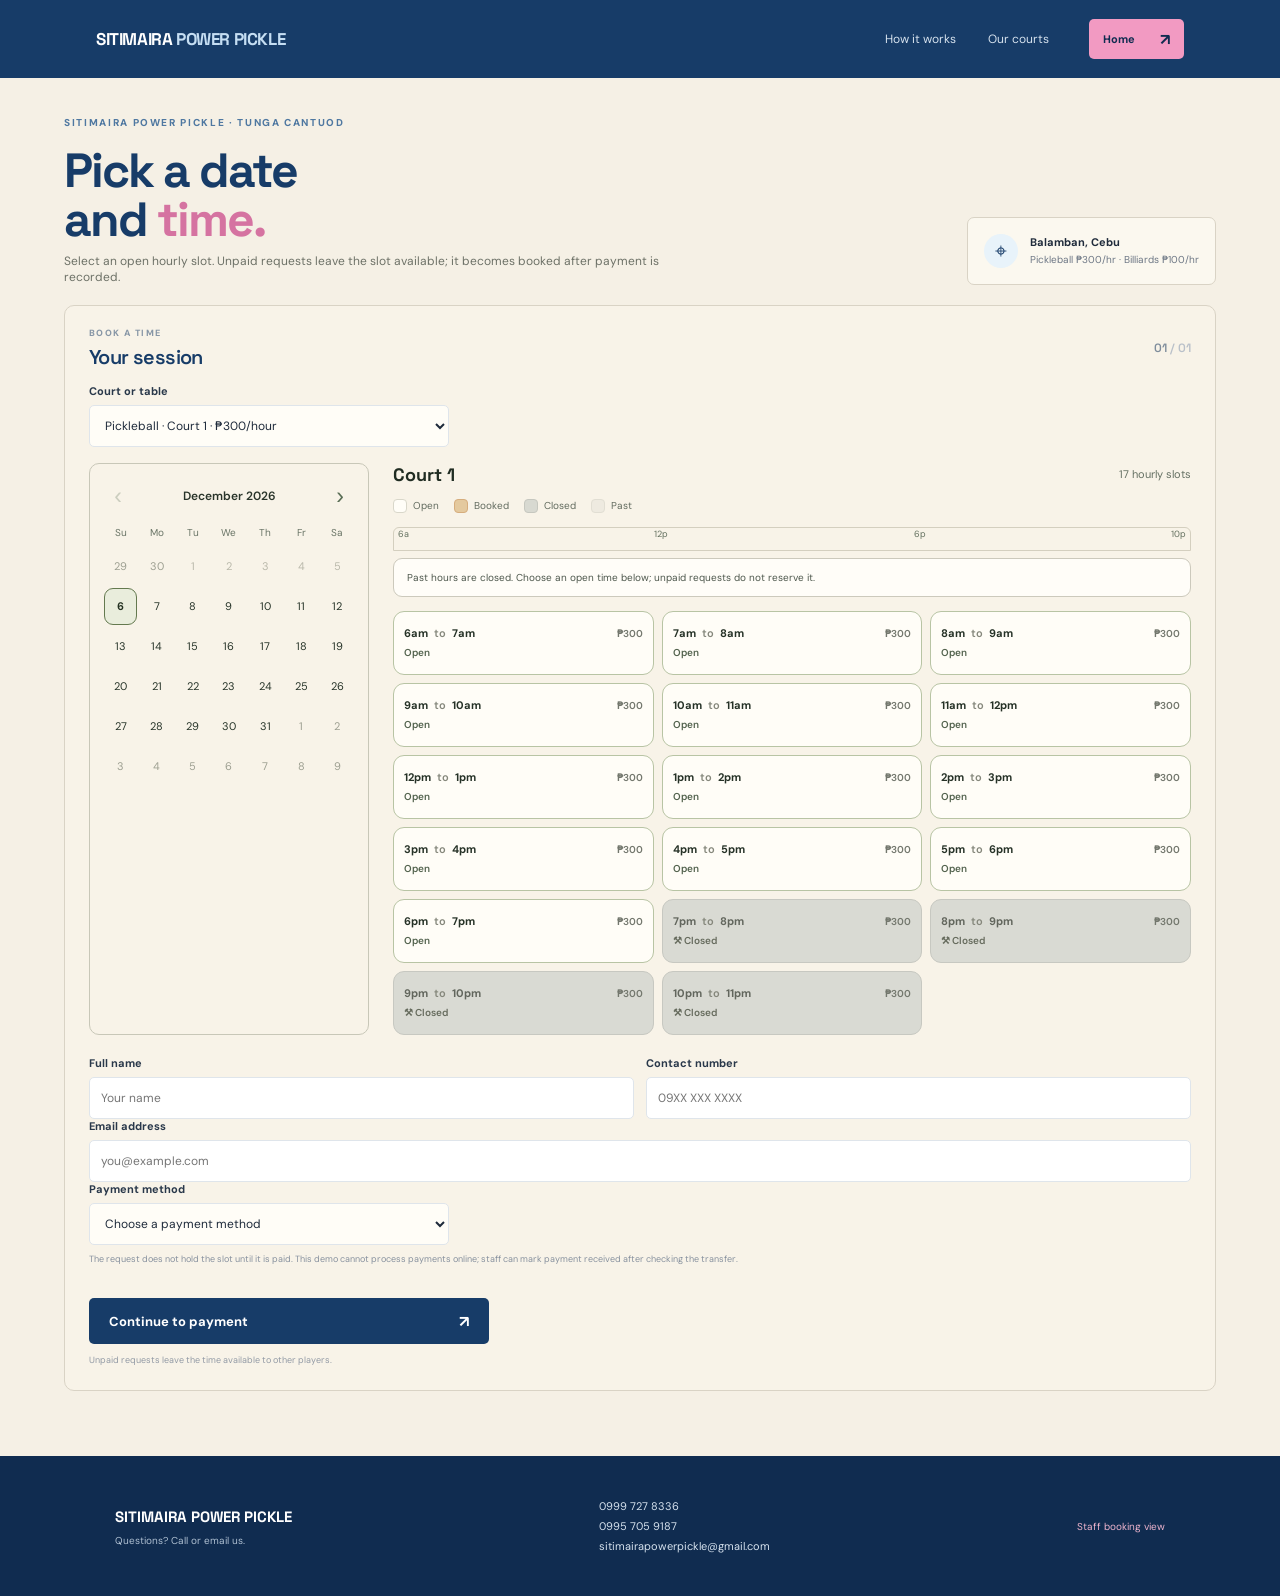
==== booking.html @ 055946d3 "Add Sitimaira booking website" ====
<!DOCTYPE html><html lang="en"><head><meta charset="UTF-8"><meta name="viewport" content="width=device-width, initial-scale=1"><meta name="theme-color" content="#173c68"><title>Book a court | Sitimaira Power Pickle</title><link rel="stylesheet" href="styles.css"></head><body>
<header class="site-header"><a class="brand" href="index.html">SITIMAIRA<span> POWER PICKLE</span></a><nav><a href="how-it-works.html">How it works</a><a href="index.html#courts">Our courts</a></nav><a class="button button-small" href="index.html">Home <span>↗</span></a></header>
<main><section class="booking-page"><div class="booking-side"><div><p class="eyebrow eyebrow-dark">SITIMAIRA POWER PICKLE · TUNGA CANTUOD</p><h1>Pick a date<br>and <span>time.</span></h1><p>Select an open hourly slot. Unpaid requests leave the slot available; it becomes booked after payment is recorded.</p></div><div class="venue-card"><span class="venue-pin">⌖</span><div><strong>Balamban, Cebu</strong><small>Pickleball ₱300/hr · Billiards ₱100/hr</small></div></div></div>
<form class="booking-card schedule-booking-card" id="bookingForm"><div class="form-heading"><div><p class="step-label">BOOK A TIME</p><h2>Your session</h2></div><span class="step-count">01 <i>/ 01</i></span></div>
<label for="activity">Court or table</label><select id="activity" name="activity" required><option value="Pickleball" selected>Pickleball · Court 1 · ₱300/hour</option><option value="Billiards">Billiards · Table 1 · ₱100/hour</option></select><input id="bookingDate" name="date" type="hidden">
<div class="schedule-picker"><aside class="calendar-card"><div class="calendar-heading"><button id="prevMonth" type="button" aria-label="Previous month">‹</button><strong id="monthLabel"></strong><button id="nextMonth" type="button" aria-label="Next month">›</button></div><div class="calendar-grid calendar-weekdays" aria-hidden="true"><span>Su</span><span>Mo</span><span>Tu</span><span>We</span><span>Th</span><span>Fr</span><span>Sa</span></div><div class="calendar-grid" id="calendarDays" role="grid" aria-label="Choose booking date"></div></aside>
<section class="schedule-main"><div class="court-heading"><h3 id="courtName">Court 1</h3><span>17 hourly slots</span></div><div class="slot-legend"><span><i class="legend-dot open-dot"></i>Open</span><span><i class="legend-dot booked-dot"></i>Booked</span><span><i class="legend-dot closed-dot"></i>Closed</span><span><i class="legend-dot past-dot"></i>Past</span></div><div class="schedule-timeline"><span>6a</span><span>12p</span><span>6p</span><span>10p</span></div><p class="schedule-note" id="scheduleNote">Choose an open time below. Unpaid requests do not reserve a slot.</p><div class="time-grid schedule-grid" id="timeGrid" role="group" aria-label="Hourly availability"></div></section></div>
<div class="form-fields"><div><label for="fullName">Full name</label><input id="fullName" name="name" autocomplete="name" placeholder="Your name" required></div><div><label for="phone">Contact number</label><input id="phone" name="phone" type="tel" autocomplete="tel" placeholder="09XX XXX XXXX" required></div><div class="field-wide"><label for="email">Email address</label><input id="email" name="email" type="email" autocomplete="email" placeholder="you@example.com" required></div></div>
<label for="payment">Payment method</label><select id="payment" name="payment" required><option value="">Choose a payment method</option><option>GCash</option><option>MariBank</option></select><p class="payment-hint">The request does not hold the slot until it is paid. This demo cannot process payments online; staff can mark payment received after checking the transfer.</p>
<p class="form-message" id="formMessage" role="status" aria-live="polite"></p><button class="button submit-button" type="submit">Continue to payment <span>↗</span></button><p class="form-footnote">Unpaid requests leave the time available to other players.</p></form></section></main>
<footer><div><a class="footer-brand" href="index.html">SITIMAIRA POWER PICKLE</a><p>Questions? Call or email us.</p></div><div class="footer-contact"><a href="tel:09997278336">0999 727 8336</a><a href="tel:09957059187">0995 705 9187</a><a href="mailto:sitimairapowerpickle@gmail.com">sitimairapowerpickle@gmail.com</a></div><a class="staff-link" href="staff.html">Staff booking view</a></footer><script src="booking.js"></script></body></html>
---- styles.css ----
@import url('https://fonts.googleapis.com/css2?family=DM+Sans:wght@400;500;600;700;800&family=Space+Grotesk:wght@400;500;600;700&display=swap');
:root{--blue:#173c68;--blue-deep:#102c50;--pink:#f29ac2;--pink-pale:#fde5ef;--ice:#e8f3fa;--paper:#f7f8fb;--ink:#1f2b3b;--muted:#6d7785;--line:#e3e8ee;--white:#fff}
*{box-sizing:border-box}html{scroll-behavior:smooth}body{margin:0;background:var(--paper);color:var(--ink);font-family:'DM Sans',sans-serif}a{color:inherit;text-decoration:none}.site-header{height:78px;padding:0 7.5%;display:flex;align-items:center;gap:30px;justify-content:space-between;background:var(--blue);color:#fff}.brand{font:700 17px 'Space Grotesk',sans-serif;letter-spacing:-.4px;white-space:nowrap}.brand span{color:#c5def3}.site-header nav{display:flex;gap:32px;margin-left:auto;margin-right:10px;color:#d6e2ee;font-size:12px}.site-header nav a:hover{color:var(--pink)}.button{min-height:50px;padding:0 20px;display:inline-flex;align-items:center;justify-content:space-between;gap:25px;border:0;border-radius:5px;background:var(--pink);color:var(--blue-deep);font:700 13px 'DM Sans',sans-serif;cursor:pointer;transition:.18s}.button:hover{transform:translateY(-2px);background:#f5afd0}.button span{font-size:16px}.button-small{min-height:40px;padding:0 14px;font-size:11px}.hero{min-height:535px;padding:70px 10% 62px;display:grid;grid-template-columns:1fr 1fr;gap:5%;align-items:center;background:var(--blue);color:#fff;overflow:hidden}.hero-copy{max-width:480px}.eyebrow{margin:0 0 18px;color:#f6bad5;font-size:10px;font-weight:800;letter-spacing:1.65px}.eyebrow-dark{color:#4f78a1}h1,h2,h3,p{margin-top:0}h1,h2{font-family:'Space Grotesk',sans-serif;letter-spacing:-3px}h1{margin-bottom:18px;font-size:clamp(58px,7vw,82px);line-height:.98}h1 span,h2 span{color:var(--pink)}.hero-copy>p:not(.eyebrow){max-width:390px;margin-bottom:25px;color:#d3dfeb;font-size:14px;line-height:1.8}.text-link{display:block;margin-top:19px;color:#efb0cb;font-size:12px;font-weight:700}.hero-art{position:relative;height:340px;display:flex;align-items:center;justify-content:center}.art-card{position:relative;width:min(430px,100%);height:270px;padding:18px;border:1px solid #ffffff44;border-radius:12px;background:#9dc9df;box-shadow:0 23px 52px #091c3266;transform:rotate(-4deg)}.art-top{display:flex;justify-content:space-between;color:var(--blue);font-size:8px;font-weight:800;letter-spacing:1px}.court-drawing{position:absolute;inset:54px 25px 29px;border:3px solid #fff}.court-drawing:before{content:'';position:absolute;inset:0 25%;border-left:3px solid white;border-right:3px solid white}.court-drawing:after{content:'';position:absolute;inset:0 0 50%;border-bottom:3px solid white}.court-drawing i{position:absolute;top:0;bottom:0;left:50%;border-left:2px dashed #ffffff99}.court-drawing i:nth-child(2){left:0;right:0;top:50%;bottom:auto;border:0;border-top:2px dashed #ffffff99}.court-drawing b{position:absolute;top:50%;left:0;right:0;border-top:4px solid #eaf1f7}.ball-shape{position:absolute;top:128px;left:48%;width:27px;height:27px;border:4px solid #fff;border-radius:50%;background:var(--pink)}.art-badge{position:absolute;right:-20px;top:25px;width:82px;height:82px;display:grid;place-content:center;border-radius:50%;background:var(--pink);color:var(--blue);font:700 12px/1.1 'Space Grotesk',sans-serif;text-align:center;transform:rotate(8deg)}.art-caption{position:absolute;bottom:8px;left:9%;color:#fff;font-size:8px;font-weight:800;letter-spacing:1.6px}.perks{display:grid;grid-template-columns:repeat(3,1fr);padding:23px 11%;background:#fff;border-bottom:1px solid var(--line)}.perks>div{display:flex;justify-content:center;align-items:center;gap:12px;border-right:1px solid var(--line)}.perks>div:last-child{border:0}.perk-icon{width:38px;height:38px;display:grid;place-items:center;border-radius:50%;background:var(--pink-pale);color:#a94f77;font-weight:800;font-size:12px}.perk-icon.blue{background:var(--ice);color:#376994}.perks strong,.perks small{display:block}.perks strong{font-size:12px}.perks small{margin-top:4px;color:var(--muted);font-size:10px}.how-preview{padding:84px 12%;display:grid;grid-template-columns:.85fr 1.15fr;gap:10%;align-items:center}.how-preview h2,.location h2{margin-bottom:14px;color:var(--blue);font-size:clamp(45px,5vw,60px);line-height:1.02}.how-preview h2 span,.location h2 span{color:#d573a1}.how-preview>div>p:not(.eyebrow){max-width:340px;color:var(--muted);font-size:13px;line-height:1.8}.steps article{display:flex;gap:18px;padding:19px 0;border-bottom:1px solid var(--line)}.steps article>b,.guide-steps article>b{flex:none;color:#d573a1;font:700 15px 'Space Grotesk',sans-serif}.steps h3{margin:0 0 6px;color:var(--blue);font:600 15px 'Space Grotesk',sans-serif}.steps p{margin:0;color:var(--muted);font-size:11px;line-height:1.65}.location{padding:72px 10%;display:grid;grid-template-columns:.8fr 1.2fr;gap:8%;align-items:center;background:#edf4fa}.location-copy>p:not(.eyebrow){color:var(--muted);font-size:13px}.location-copy .button{margin-top:8px}.map-wrap{height:300px;border:8px solid #fff;border-radius:10px;overflow:hidden;box-shadow:0 12px 35px #173c6815}.map-wrap iframe{width:100%;height:100%;border:0}footer{min-height:140px;padding:28px 9%;display:flex;align-items:center;justify-content:space-between;gap:25px;background:var(--blue-deep);color:#d6e2ee}.footer-brand{color:#fff;font:700 15px 'Space Grotesk',sans-serif}.footer-contact{display:grid;gap:6px;font-size:11px}.footer-contact a:hover,.staff-link:hover{color:var(--pink)}footer p{margin:7px 0 0;color:#aebfd1;font-size:10px}.staff-link{font-size:10px;color:#edb4cd}.booking-page{min-height:calc(100vh - 78px);padding:65px 10%;display:grid;grid-template-columns:.8fr 1.2fr;gap:9%;align-items:start}.booking-side{position:sticky;top:35px;padding-top:28px}.booking-side h1,.staff-heading h1{color:var(--blue);font-size:clamp(45px,5vw,63px);line-height:1.02}.booking-side h1 span,.staff-heading h1 span{color:#d573a1}.booking-side>p:not(.eyebrow){max-width:340px;color:var(--muted);font-size:13px;line-height:1.8}.venue-card{margin-top:29px;padding:16px;display:flex;align-items:center;gap:12px;border:1px solid var(--line);border-radius:7px;background:#fff}.venue-pin{width:34px;height:34px;display:grid;place-items:center;border-radius:50%;background:var(--ice);color:var(--blue);font-size:21px}.venue-card strong,.venue-card small{display:block}.venue-card strong{font-size:11px}.venue-card small{margin-top:4px;color:var(--muted);font-size:10px}.rate-note{margin-top:15px!important;font-size:10px!important}.rate-note span{margin:0 5px;color:#d573a1}.booking-card{padding:28px 30px 23px;border:1px solid #e5e8ee;border-radius:10px;background:#fff;box-shadow:0 14px 45px #173c6810}.form-heading{display:flex;align-items:center;justify-content:space-between;margin-bottom:23px}.step-label{margin-bottom:5px;color:#8796a6;font-size:9px;font-weight:800;letter-spacing:1.4px}.form-heading h2{margin:0;color:var(--blue);font:600 23px 'Space Grotesk',sans-serif;letter-spacing:-.6px}.step-count{color:#7e8c9b;font:600 12px 'Space Grotesk',sans-serif}.step-count i{color:#b9c0c9;font-style:normal}.booking-card label{display:block;margin:14px 0 7px;color:#29384a;font-size:11px;font-weight:700}.booking-card input,.booking-card select,.staff-page select{width:100%;height:42px;padding:0 11px;border:1px solid #dfe5eb;border-radius:5px;outline:none;background:#fff;color:var(--ink);font:12px 'DM Sans',sans-serif}.booking-card input:focus,.booking-card select:focus{border-color:#6e9ac0;box-shadow:0 0 0 3px #dcebf7}.label-row{display:flex;align-items:center;justify-content:space-between;margin-top:8px}.label-row label{margin-bottom:7px}.label-row span{margin-bottom:7px;color:#929eaa;font-size:9px}.time-grid{display:grid;grid-template-columns:repeat(4,1fr);gap:7px}.time-slot{min-height:35px;padding:4px 2px;border:1px solid #dfe5eb;border-radius:5px;background:#fff;color:#425369;font:600 10px 'DM Sans',sans-serif;cursor:pointer}.time-slot:hover:not(:disabled){border-color:#d573a1;color:var(--blue)}.time-slot.selected{border-color:var(--blue);background:var(--blue);color:#fff}.time-slot.occupied{background:#f0f2f5;color:#9da5af;text-decoration:line-through;cursor:not-allowed}.availability-note,.payment-hint{margin:7px 0;color:#87919e;font-size:9px;line-height:1.6}.form-fields{display:grid;grid-template-columns:1fr 1fr;gap:0 12px;margin-top:3px}.field-wide{grid-column:1/-1}.form-message{min-height:16px;margin:9px 0 0;color:#a43c57;font-size:11px}.form-message.success{color:#287b58}.submit-button{width:100%;min-height:46px;margin-top:2px;background:var(--blue);color:white}.submit-button:hover{background:#245383}.form-footnote{margin:10px 0 0;color:#929aa5;font-size:9px;text-align:center}.guide-hero{padding:70px 12% 46px;background:#edf4fa}.guide-hero h1{color:var(--blue);font-size:clamp(47px,6vw,70px)}.guide-hero>p:last-child{max-width:480px;color:var(--muted);font-size:13px;line-height:1.8}.guide-steps{max-width:850px;margin:0 auto;padding:22px 7% 55px}.guide-steps article{display:flex;gap:22px;padding:24px 0;border-bottom:1px solid var(--line)}.guide-steps h2{margin:0 0 8px;color:var(--blue);font-size:20px;letter-spacing:-.5px}.guide-steps p{margin:0;color:var(--muted);font-size:12px;line-height:1.8}.guide-cta{padding:26px 10%;display:flex;align-items:center;justify-content:space-between;background:var(--pink-pale)}.guide-cta h2{margin:0 0 5px;color:var(--blue);font:600 23px 'Space Grotesk',sans-serif;letter-spacing:-.5px}.guide-cta p{margin:0;color:#6f6370;font-size:11px}.admin-pill{padding:8px 11px;border:1px solid #ffffff55;border-radius:20px;color:#f5c0d8;font-size:9px;font-weight:800;letter-spacing:1px}.staff-page{padding:58px 7% 75px;min-height:calc(100vh - 78px)}.staff-heading{display:flex;justify-content:space-between;align-items:end;gap:20px}.staff-heading h1{margin-bottom:9px}.staff-heading p:not(.eyebrow){color:var(--muted);font-size:12px}.local-notice{margin:18px 0 24px;padding:13px 15px;display:flex;gap:9px;border:1px solid #f0c5d9;border-radius:6px;background:#fff4f8;color:#79566a;font-size:10px}.local-notice b{white-space:nowrap;color:#854368}.staff-summary{display:grid;grid-template-columns:repeat(3,1fr);gap:12px;margin-bottom:18px}.staff-summary>div{padding:14px 17px;border:1px solid var(--line);border-radius:7px;background:white}.staff-summary b,.staff-summary span{display:block}.staff-summary b{color:var(--blue);font:700 22px 'Space Grotesk',sans-serif}.staff-summary span{margin-top:3px;color:var(--muted);font-size:10px}.table-wrap{overflow-x:auto;border:1px solid var(--line);border-radius:8px;background:white}table{width:100%;border-collapse:collapse;text-align:left;font-size:10px}th{padding:12px;background:#edf4fa;color:#52677e;font-size:9px;letter-spacing:.4px;text-transform:uppercase}td{padding:12px;border-top:1px solid #edf0f4;color:#405166;vertical-align:middle}td strong,td small{display:block}td strong{color:var(--blue);font-size:10px}td small{margin-top:4px;color:#8a95a2;font-size:9px}td a:hover{color:#bd5986}.staff-page select{min-width:130px;height:34px;font-size:10px}.status{padding:5px 8px;border-radius:14px;background:#fff0d8;color:#966016;font-size:9px;white-space:nowrap}.status-paid-·-review{background:#e6f1ff;color:#356595}.status-confirmed{background:#e2f4e9;color:#34764d}.status-cancelled{background:#fce8e8;color:#9d5050}.empty-state{padding:32px;text-align:center;color:var(--muted);font-size:12px}.empty-state[hidden]{display:none}
@media(max-width:800px){.site-header{padding:0 5%;gap:14px}.site-header nav{gap:15px}.hero{padding:55px 8%;grid-template-columns:1fr;gap:5px}.hero-art{height:300px}.perks{padding:20px 5%}.how-preview{padding:65px 8%;gap:6%}.booking-page{padding:46px 7%;grid-template-columns:1fr;gap:25px}.booking-side{position:static;padding-top:0}.booking-side h1 br{display:none}.booking-side>p:not(.eyebrow){max-width:580px}.venue-card{max-width:400px}.rate-note{margin-top:10px!important}.staff-page{padding:44px 5%}}
@media(max-width:560px){.site-header{height:68px}.brand{font-size:13px}.site-header nav{display:none}.button-small{min-height:36px;padding:0 10px}.hero{padding:48px 7% 34px}.hero-art{height:260px}.art-card{height:225px}.art-badge{right:-8px;width:70px;height:70px;font-size:10px}.perks{grid-template-columns:1fr;gap:13px;padding:19px 9%}.perks>div{justify-content:flex-start;border:0}.how-preview{padding:55px 8%;grid-template-columns:1fr;gap:24px}.how-preview h2 br{display:none}.location{padding:52px 7%;grid-template-columns:1fr;gap:25px}.location h2 br{display:none}.map-wrap{height:250px}.booking-page{padding:34px 5% 45px}.booking-card{padding:22px 17px}.time-grid{grid-template-columns:repeat(3,1fr)}footer{align-items:flex-start;flex-wrap:wrap;padding:25px 7%}.footer-contact{width:100%;order:3}.staff-link{margin-left:auto}.guide-hero{padding:50px 7% 32px}.guide-steps{padding:8px 7% 40px}.guide-steps article{gap:15px;padding:20px 0}.guide-cta{padding:22px 7%;gap:18px;align-items:flex-start;flex-direction:column}.staff-page{padding:36px 4%}.staff-heading{align-items:flex-start;flex-direction:column}.staff-heading .button{align-self:stretch}.staff-heading h1{font-size:42px}.local-notice{flex-direction:column;gap:4px}.staff-summary{gap:6px}.staff-summary>div{padding:11px 8px}.staff-summary b{font-size:19px}.staff-summary span{font-size:9px}table{min-width:760px}}

.court-gallery{padding:62px 10%;display:grid;grid-template-columns:.7fr 1.3fr;gap:7%;align-items:center;background:#fff}.court-gallery h2{margin:0;color:var(--blue);font-size:clamp(42px,4.5vw,56px);line-height:1.02}.court-gallery h2 span{color:#d573a1}.court-tiles{display:grid;grid-template-columns:1fr 1fr;gap:16px}.court-tiles article{overflow:hidden;border:1px solid var(--line);border-radius:8px;background:var(--paper)}.empty-photo{height:160px;display:grid;place-items:center;background:linear-gradient(145deg,#eff6fa,#e7eef5);color:#8fa5b9}.empty-photo span{padding:8px 11px;border:1px dashed #b7c8d7;border-radius:3px;font-size:9px;font-weight:800;letter-spacing:1.4px}.billiards-photo{background:linear-gradient(145deg,#fdf1f6,#f8e6ee)}.billiards-photo span{border-color:#dfb6ca;color:#b9829b}.tile-meta{padding:12px 14px;display:flex;align-items:center;justify-content:space-between}.tile-meta h3{margin:0 0 3px;color:var(--blue);font:600 14px 'Space Grotesk',sans-serif}.tile-meta p{margin:0;color:var(--muted);font-size:10px}.tile-meta>a{width:31px;height:31px;display:grid;place-items:center;border-radius:50%;background:var(--pink-pale);color:#a94f77;font-weight:800}@media(max-width:800px){.court-gallery{padding:52px 8%;grid-template-columns:1fr;gap:22px}}@media(max-width:560px){.court-gallery{padding:43px 7%}.court-gallery h2 br{display:none}.court-tiles{gap:9px}.empty-photo{height:115px}.tile-meta{padding:10px}.tile-meta h3{font-size:12px}.tile-meta p{font-size:9px}}
.mark-paid-button{padding:7px 9px;border:0;border-radius:4px;background:var(--blue);color:#fff;font:700 10px 'DM Sans',sans-serif;cursor:pointer;white-space:nowrap}.mark-paid-button:hover{background:#245383}.status-pending-payment{background:#fff0d8;color:#966016}
.login-page{min-height:calc(100vh - 218px);display:grid;place-items:center}.login-card{width:min(100%,400px);padding:30px;border:1px solid var(--line);border-radius:10px;background:#fff;box-shadow:0 14px 45px #173c6810}.login-card h1{margin:0 0 9px;color:var(--blue);font-size:42px;line-height:1}.login-card h1 span{color:#d573a1}.login-card>p:not(.eyebrow){color:var(--muted);font-size:12px}.login-card label{display:block;margin:14px 0 7px;color:#29384a;font-size:11px;font-weight:700}.login-card input{width:100%;height:42px;padding:0 11px;border:1px solid #dfe5eb;border-radius:5px;font:12px 'DM Sans',sans-serif}.login-warning{margin:14px 0 0!important;color:#986328!important;font-size:9px!important;line-height:1.6}.staff-actions{display:flex;align-items:center;gap:10px}.logout-button,.remove-booking-button{padding:8px 10px;border:1px solid #dfe5eb;border-radius:4px;background:#fff;color:#53667a;font:700 10px 'DM Sans',sans-serif;cursor:pointer}.remove-booking-button{margin-left:6px;border-color:#edc8d0;color:#a14e60}.logout-button:hover{background:#edf4fa}.remove-booking-button:hover{background:#fff0f2}.staff-page[hidden],.login-page[hidden]{display:none}@media(max-width:560px){.staff-actions{width:100%;justify-content:space-between}.login-card{padding:24px 19px}}

/* Booking calendar and hourly availability inspired by the supplied reference */
.booking-page{min-height:calc(100vh - 78px);padding:38px 5% 65px;display:block;background:#f5f0e5}.booking-side{position:static;padding:0 0 20px;display:flex;align-items:end;justify-content:space-between;gap:20px}.booking-side h1{font-size:clamp(35px,4vw,48px);letter-spacing:-2px;margin-bottom:8px}.booking-side>div>p:not(.eyebrow){max-width:640px;margin:0;color:#6d7167;font-size:12px}.booking-side .venue-card{margin:0;min-width:230px;background:#fbf8ef;border-color:#d9d3c5}.booking-side .rate-note{display:none}.schedule-booking-card{padding:21px 24px 24px;border-color:#d9d3c5;border-radius:10px;background:#f8f3e8;box-shadow:none}.schedule-booking-card .form-heading{margin-bottom:14px}.schedule-booking-card .form-heading h2{font-size:20px}.schedule-booking-card>label{margin-top:0}.schedule-booking-card>select{max-width:360px;background:#fffdf7}.schedule-picker{display:grid;grid-template-columns:280px minmax(0,1fr);gap:24px;margin-top:16px}.calendar-card{min-height:480px;padding:15px 14px;border:1px solid #c8c7b8;border-radius:10px;background:#f8f3e8}.calendar-heading{height:34px;margin-bottom:9px;display:flex;align-items:center;justify-content:space-between}.calendar-heading strong{font:600 12px 'DM Sans',sans-serif;color:#29342a}.calendar-heading button{width:28px;height:28px;border:0;border-radius:4px;background:transparent;color:#596d55;font-size:23px;cursor:pointer}.calendar-heading button:disabled{opacity:.28;cursor:default}.calendar-grid{display:grid;grid-template-columns:repeat(7,minmax(0,1fr));gap:3px}.calendar-weekdays{margin-bottom:5px;text-align:center;color:#697466;font-size:10px}.calendar-weekdays span{padding:4px 0}.calendar-day{height:37px;border:1px solid transparent;border-radius:9px;background:transparent;color:#273429;font:11px 'DM Sans',sans-serif;cursor:pointer}.calendar-day:hover:not(:disabled){border-color:#6f845b}.calendar-day:disabled{color:#b9b8aa;cursor:default}.calendar-day.other-month{color:#9d9f91}.calendar-day.selected{border-color:#64794f;background:#e9eddc;color:#243221;font-weight:700}.calendar-day.today:not(.selected){position:relative;font-weight:700}.calendar-day.today:not(.selected):after{content:'';position:absolute;bottom:4px;left:calc(50% - 2px);width:4px;height:4px;border-radius:50%;background:#60774e}.schedule-main{min-width:0}.court-heading{display:flex;align-items:center;justify-content:space-between;margin:0 0 13px}.court-heading h3{margin:0;color:#202c22;font:700 18px 'Space Grotesk',sans-serif}.court-heading>span{font:11px 'DM Sans',sans-serif;color:#657063}.slot-legend{display:flex;flex-wrap:wrap;gap:15px;margin-bottom:14px;color:#626b5f;font-size:10px}.slot-legend>span{display:flex;align-items:center;gap:6px}.legend-dot{width:14px;height:14px;border:1px solid #d9d7ca;border-radius:4px;background:#fffdf7}.booked-dot{border-color:#d6ad7d;background:#e4c99e}.closed-dot{border-color:#c6c7bf;background:#d8d9d1}.past-dot{border-color:#e1ded3;background:#eeeae0}.schedule-timeline{height:24px;margin-bottom:7px;padding:0 4px;display:flex;justify-content:space-between;border:1px solid #d4cfbf;border-radius:6px 6px 0 0;color:#63705f;font-size:9px}.schedule-note{margin:0 0 14px;padding:12px 13px;border:1px solid #ccc9bc;border-radius:9px;background:#fffdf8;color:#4d574c;font-size:10px}.time-grid.schedule-grid{display:grid;grid-template-columns:repeat(3,minmax(0,1fr));gap:8px}.schedule-slot{min-height:64px;padding:9px 10px;display:flex;flex-direction:column;align-items:flex-start;justify-content:center;gap:6px;border:1px solid #b8c4a4;border-radius:11px;background:#fffdf7;color:#263227;text-align:left;cursor:pointer}.schedule-slot:hover:not(:disabled){border-color:#72845b;background:#f6f7ed}.schedule-slot .slot-range{width:100%;display:flex;align-items:baseline;gap:6px;font-size:11px;white-space:nowrap}.schedule-slot .slot-range>span{color:#85877b}.schedule-slot .slot-range em{margin-left:auto;color:#73776d;font-size:10px;font-style:normal}.schedule-slot .slot-status{font-size:10px;color:#53634e}.schedule-slot.booked{border-color:#d1ad7f;background:#e5cca5;cursor:not-allowed}.schedule-slot.booked .slot-status{color:#604b32}.schedule-slot.closed{border-color:#c7c8c1;background:#d9dad3;color:#62665d;cursor:not-allowed}.schedule-slot.closed .slot-status,.schedule-slot.past .slot-status{color:#666b5d}.schedule-slot.past{border-color:#ddd9cf;background:#eeeae0;color:#9b9b8d;cursor:not-allowed}.schedule-slot.selected{border:2px solid #60784c;background:#e9eddc}.schedule-booking-card .form-fields{margin-top:21px}.schedule-booking-card .form-fields label{margin-top:0}.schedule-booking-card .payment-hint{max-width:650px}.schedule-booking-card .submit-button{max-width:400px}.schedule-booking-card .form-footnote{text-align:left}.schedule-booking-card .form-message{margin-top:14px}@media(max-width:1050px){.schedule-picker{grid-template-columns:245px minmax(0,1fr);gap:16px}.time-grid.schedule-grid{grid-template-columns:repeat(2,minmax(0,1fr))}.calendar-card{min-height:440px}.schedule-slot .slot-range{gap:4px}}@media(max-width:700px){.booking-page{padding:25px 4% 45px}.booking-side{align-items:flex-start;flex-direction:column;gap:12px}.booking-side .venue-card{min-width:0}.schedule-booking-card{padding:18px 14px}.schedule-picker{grid-template-columns:1fr}.calendar-card{min-height:0;padding:13px}.calendar-day{height:35px}.court-heading{margin-top:3px}.time-grid.schedule-grid{grid-template-columns:repeat(2,minmax(0,1fr))}.schedule-slot{min-height:61px;padding:8px}.schedule-slot .slot-range{font-size:10px}}@media(max-width:420px){.time-grid.schedule-grid{grid-template-columns:1fr}.schedule-slot{min-height:57px}.schedule-slot .slot-range{font-size:11px}.slot-legend{gap:9px}.slot-legend>span{font-size:9px}}
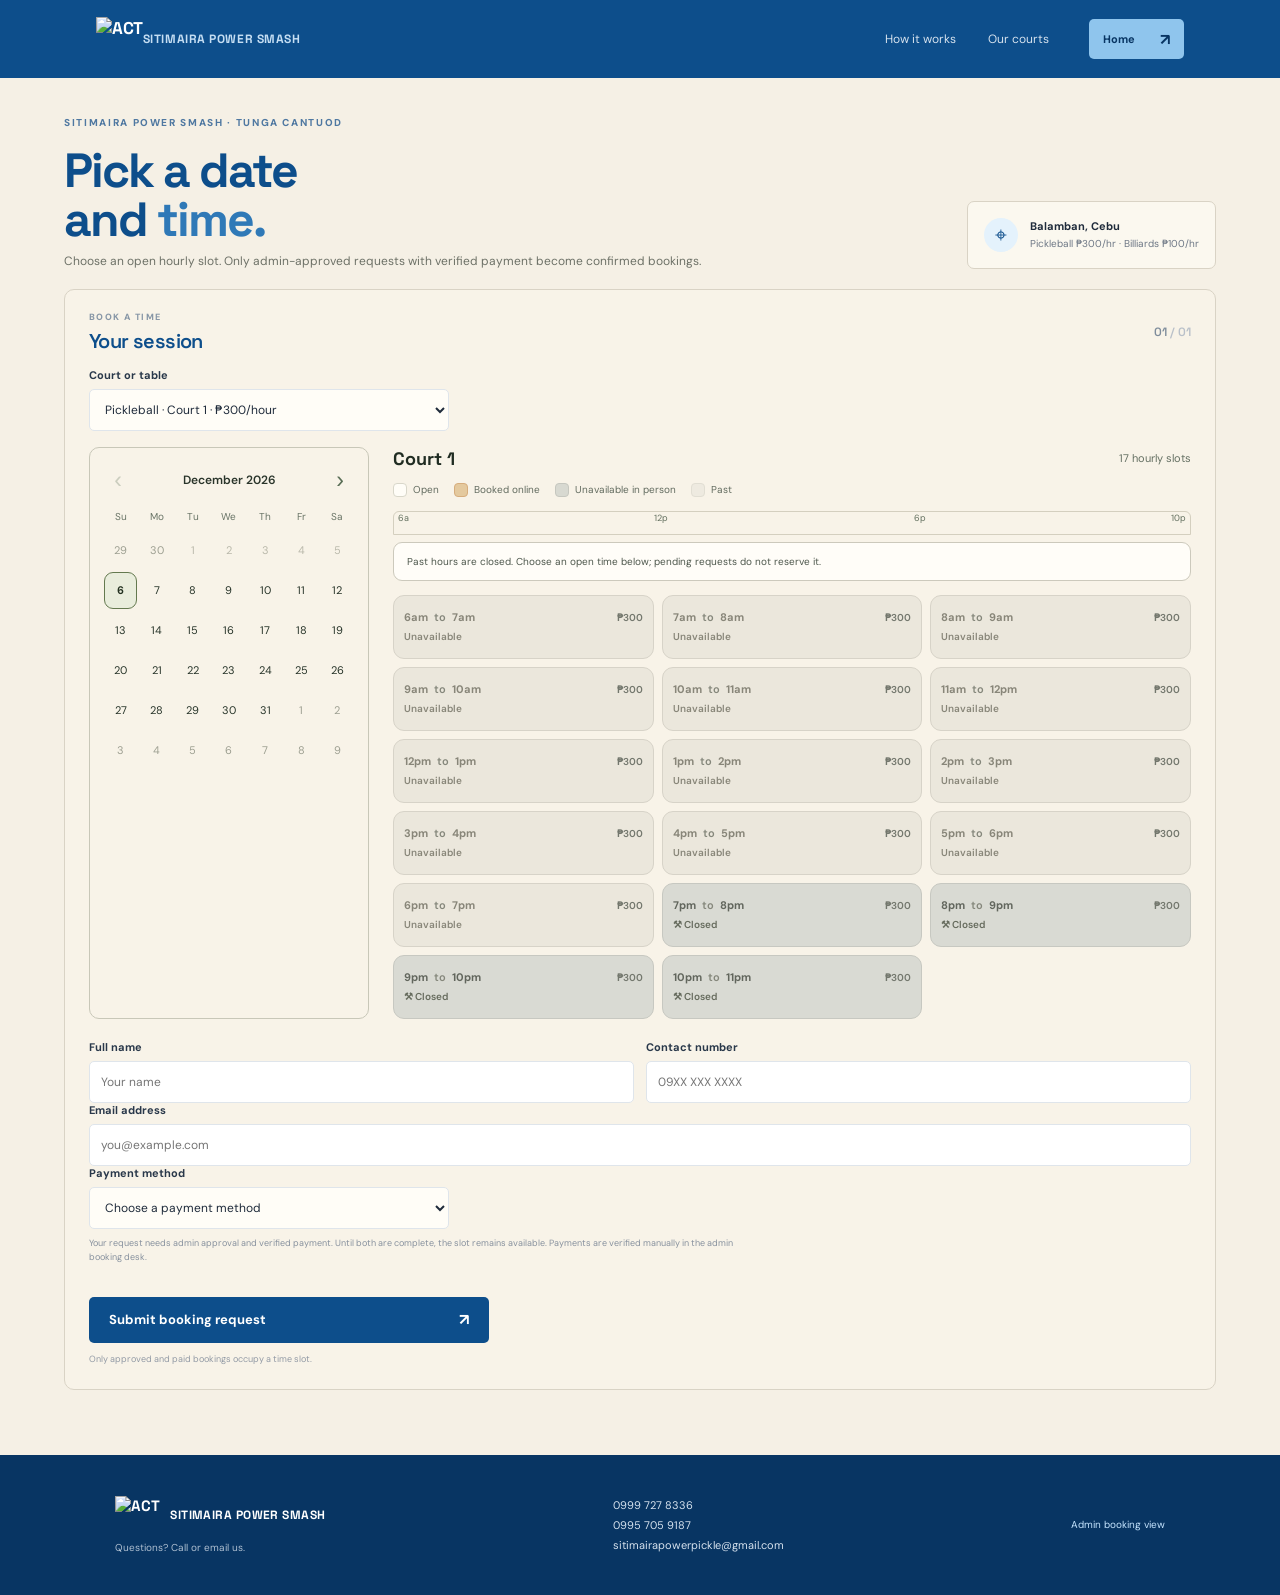
==== commit 3658a6db: "Update branding and manage court availability" ====
--- a/booking.html
+++ b/booking.html
@@ -1,11 +1,11 @@
-<!DOCTYPE html><html lang="en"><head><meta charset="UTF-8"><meta name="viewport" content="width=device-width, initial-scale=1"><meta name="theme-color" content="#173c68"><title>Book a court | Sitimaira Power Pickle</title><link rel="stylesheet" href="styles.css"></head><body>
-<header class="site-header"><a class="brand" href="index.html">SITIMAIRA<span> POWER PICKLE</span></a><nav><a href="how-it-works.html">How it works</a><a href="index.html#courts">Our courts</a></nav><a class="button button-small" href="index.html">Home <span>↗</span></a></header>
-<main><section class="booking-page"><div class="booking-side"><div><p class="eyebrow eyebrow-dark">SITIMAIRA POWER PICKLE · TUNGA CANTUOD</p><h1>Pick a date<br>and <span>time.</span></h1><p>Select an open hourly slot. Unpaid requests leave the slot available; it becomes booked after payment is recorded.</p></div><div class="venue-card"><span class="venue-pin">⌖</span><div><strong>Balamban, Cebu</strong><small>Pickleball ₱300/hr · Billiards ₱100/hr</small></div></div></div>
+<!DOCTYPE html><html lang="en"><head><meta charset="UTF-8"><meta name="viewport" content="width=device-width, initial-scale=1"><meta name="theme-color" content="#0d4e8b"><title>Book a court | Sitimaira Power Smash</title><link rel="stylesheet" href="styles.css"></head><body>
+<header class="site-header"><a class="brand" href="index.html" aria-label="Sitimaira Power Smash home"><img class="brand-logo" src="https://cdn.corenexis.com/f/2ua3O1C7jNJ.png" alt="ACT"><span class="brand-name">SITIMAIRA POWER SMASH</span></a><nav><a href="how-it-works.html">How it works</a><a href="index.html#courts">Our courts</a></nav><a class="button button-small" href="index.html">Home <span>↗</span></a></header>
+<main><section class="booking-page"><div class="booking-side"><div><p class="eyebrow eyebrow-dark">SITIMAIRA POWER SMASH · TUNGA CANTUOD</p><h1>Pick a date<br>and <span>time.</span></h1><p>Choose an open hourly slot. Only admin-approved requests with verified payment become confirmed bookings.</p></div><div class="venue-card"><span class="venue-pin">⌖</span><div><strong>Balamban, Cebu</strong><small>Pickleball ₱300/hr · Billiards ₱100/hr</small></div></div></div>
 <form class="booking-card schedule-booking-card" id="bookingForm"><div class="form-heading"><div><p class="step-label">BOOK A TIME</p><h2>Your session</h2></div><span class="step-count">01 <i>/ 01</i></span></div>
 <label for="activity">Court or table</label><select id="activity" name="activity" required><option value="Pickleball" selected>Pickleball · Court 1 · ₱300/hour</option><option value="Billiards">Billiards · Table 1 · ₱100/hour</option></select><input id="bookingDate" name="date" type="hidden">
 <div class="schedule-picker"><aside class="calendar-card"><div class="calendar-heading"><button id="prevMonth" type="button" aria-label="Previous month">‹</button><strong id="monthLabel"></strong><button id="nextMonth" type="button" aria-label="Next month">›</button></div><div class="calendar-grid calendar-weekdays" aria-hidden="true"><span>Su</span><span>Mo</span><span>Tu</span><span>We</span><span>Th</span><span>Fr</span><span>Sa</span></div><div class="calendar-grid" id="calendarDays" role="grid" aria-label="Choose booking date"></div></aside>
-<section class="schedule-main"><div class="court-heading"><h3 id="courtName">Court 1</h3><span>17 hourly slots</span></div><div class="slot-legend"><span><i class="legend-dot open-dot"></i>Open</span><span><i class="legend-dot booked-dot"></i>Booked</span><span><i class="legend-dot closed-dot"></i>Closed</span><span><i class="legend-dot past-dot"></i>Past</span></div><div class="schedule-timeline"><span>6a</span><span>12p</span><span>6p</span><span>10p</span></div><p class="schedule-note" id="scheduleNote">Choose an open time below. Unpaid requests do not reserve a slot.</p><div class="time-grid schedule-grid" id="timeGrid" role="group" aria-label="Hourly availability"></div></section></div>
+<section class="schedule-main"><div class="court-heading"><h3 id="courtName">Court 1</h3><span>17 hourly slots</span></div><div class="slot-legend"><span><i class="legend-dot open-dot"></i>Open</span><span><i class="legend-dot booked-dot"></i>Booked online</span><span><i class="legend-dot closed-dot"></i>Unavailable in person</span><span><i class="legend-dot past-dot"></i>Past</span></div><div class="schedule-timeline"><span>6a</span><span>12p</span><span>6p</span><span>10p</span></div><p class="schedule-note" id="scheduleNote">A slot is confirmed only after admin approval and payment verification.</p><div class="time-grid schedule-grid" id="timeGrid" role="group" aria-label="Hourly availability"></div></section></div>
 <div class="form-fields"><div><label for="fullName">Full name</label><input id="fullName" name="name" autocomplete="name" placeholder="Your name" required></div><div><label for="phone">Contact number</label><input id="phone" name="phone" type="tel" autocomplete="tel" placeholder="09XX XXX XXXX" required></div><div class="field-wide"><label for="email">Email address</label><input id="email" name="email" type="email" autocomplete="email" placeholder="you@example.com" required></div></div>
-<label for="payment">Payment method</label><select id="payment" name="payment" required><option value="">Choose a payment method</option><option>GCash</option><option>MariBank</option></select><p class="payment-hint">The request does not hold the slot until it is paid. This demo cannot process payments online; staff can mark payment received after checking the transfer.</p>
-<p class="form-message" id="formMessage" role="status" aria-live="polite"></p><button class="button submit-button" type="submit">Continue to payment <span>↗</span></button><p class="form-footnote">Unpaid requests leave the time available to other players.</p></form></section></main>
-<footer><div><a class="footer-brand" href="index.html">SITIMAIRA POWER PICKLE</a><p>Questions? Call or email us.</p></div><div class="footer-contact"><a href="tel:09997278336">0999 727 8336</a><a href="tel:09957059187">0995 705 9187</a><a href="mailto:sitimairapowerpickle@gmail.com">sitimairapowerpickle@gmail.com</a></div><a class="staff-link" href="staff.html">Staff booking view</a></footer><script src="booking.js"></script></body></html>
+<label for="payment">Payment method</label><select id="payment" name="payment" required><option value="">Choose a payment method</option><option>GCash</option><option>MariBank</option></select><p class="payment-hint">Your request needs admin approval and verified payment. Until both are complete, the slot remains available. Payments are verified manually in the admin booking desk.</p>
+<p class="form-message" id="formMessage" role="status" aria-live="polite"></p><button class="button submit-button" type="submit">Submit booking request <span>↗</span></button><p class="form-footnote">Only approved and paid bookings occupy a time slot.</p></form></section></main>
+<footer><div><a class="footer-brand" href="index.html" aria-label="Sitimaira Power Smash home"><img class="footer-logo" src="https://cdn.corenexis.com/f/2ua3O1C7jNJ.png" alt="ACT"><span>SITIMAIRA POWER SMASH</span></a><p>Questions? Call or email us.</p></div><div class="footer-contact"><a href="tel:09997278336">0999 727 8336</a><a href="tel:09957059187">0995 705 9187</a><a href="mailto:sitimairapowerpickle@gmail.com">sitimairapowerpickle@gmail.com</a></div><a class="staff-link" href="staff.html">Admin booking view</a></footer><script src="booking.js"></script></body></html>
--- a/styles.css
+++ b/styles.css
@@ -1,13 +1,43 @@
 @import url('https://fonts.googleapis.com/css2?family=DM+Sans:wght@400;500;600;700;800&family=Space+Grotesk:wght@400;500;600;700&display=swap');
-:root{--blue:#173c68;--blue-deep:#102c50;--pink:#f29ac2;--pink-pale:#fde5ef;--ice:#e8f3fa;--paper:#f7f8fb;--ink:#1f2b3b;--muted:#6d7785;--line:#e3e8ee;--white:#fff}
-*{box-sizing:border-box}html{scroll-behavior:smooth}body{margin:0;background:var(--paper);color:var(--ink);font-family:'DM Sans',sans-serif}a{color:inherit;text-decoration:none}.site-header{height:78px;padding:0 7.5%;display:flex;align-items:center;gap:30px;justify-content:space-between;background:var(--blue);color:#fff}.brand{font:700 17px 'Space Grotesk',sans-serif;letter-spacing:-.4px;white-space:nowrap}.brand span{color:#c5def3}.site-header nav{display:flex;gap:32px;margin-left:auto;margin-right:10px;color:#d6e2ee;font-size:12px}.site-header nav a:hover{color:var(--pink)}.button{min-height:50px;padding:0 20px;display:inline-flex;align-items:center;justify-content:space-between;gap:25px;border:0;border-radius:5px;background:var(--pink);color:var(--blue-deep);font:700 13px 'DM Sans',sans-serif;cursor:pointer;transition:.18s}.button:hover{transform:translateY(-2px);background:#f5afd0}.button span{font-size:16px}.button-small{min-height:40px;padding:0 14px;font-size:11px}.hero{min-height:535px;padding:70px 10% 62px;display:grid;grid-template-columns:1fr 1fr;gap:5%;align-items:center;background:var(--blue);color:#fff;overflow:hidden}.hero-copy{max-width:480px}.eyebrow{margin:0 0 18px;color:#f6bad5;font-size:10px;font-weight:800;letter-spacing:1.65px}.eyebrow-dark{color:#4f78a1}h1,h2,h3,p{margin-top:0}h1,h2{font-family:'Space Grotesk',sans-serif;letter-spacing:-3px}h1{margin-bottom:18px;font-size:clamp(58px,7vw,82px);line-height:.98}h1 span,h2 span{color:var(--pink)}.hero-copy>p:not(.eyebrow){max-width:390px;margin-bottom:25px;color:#d3dfeb;font-size:14px;line-height:1.8}.text-link{display:block;margin-top:19px;color:#efb0cb;font-size:12px;font-weight:700}.hero-art{position:relative;height:340px;display:flex;align-items:center;justify-content:center}.art-card{position:relative;width:min(430px,100%);height:270px;padding:18px;border:1px solid #ffffff44;border-radius:12px;background:#9dc9df;box-shadow:0 23px 52px #091c3266;transform:rotate(-4deg)}.art-top{display:flex;justify-content:space-between;color:var(--blue);font-size:8px;font-weight:800;letter-spacing:1px}.court-drawing{position:absolute;inset:54px 25px 29px;border:3px solid #fff}.court-drawing:before{content:'';position:absolute;inset:0 25%;border-left:3px solid white;border-right:3px solid white}.court-drawing:after{content:'';position:absolute;inset:0 0 50%;border-bottom:3px solid white}.court-drawing i{position:absolute;top:0;bottom:0;left:50%;border-left:2px dashed #ffffff99}.court-drawing i:nth-child(2){left:0;right:0;top:50%;bottom:auto;border:0;border-top:2px dashed #ffffff99}.court-drawing b{position:absolute;top:50%;left:0;right:0;border-top:4px solid #eaf1f7}.ball-shape{position:absolute;top:128px;left:48%;width:27px;height:27px;border:4px solid #fff;border-radius:50%;background:var(--pink)}.art-badge{position:absolute;right:-20px;top:25px;width:82px;height:82px;display:grid;place-content:center;border-radius:50%;background:var(--pink);color:var(--blue);font:700 12px/1.1 'Space Grotesk',sans-serif;text-align:center;transform:rotate(8deg)}.art-caption{position:absolute;bottom:8px;left:9%;color:#fff;font-size:8px;font-weight:800;letter-spacing:1.6px}.perks{display:grid;grid-template-columns:repeat(3,1fr);padding:23px 11%;background:#fff;border-bottom:1px solid var(--line)}.perks>div{display:flex;justify-content:center;align-items:center;gap:12px;border-right:1px solid var(--line)}.perks>div:last-child{border:0}.perk-icon{width:38px;height:38px;display:grid;place-items:center;border-radius:50%;background:var(--pink-pale);color:#a94f77;font-weight:800;font-size:12px}.perk-icon.blue{background:var(--ice);color:#376994}.perks strong,.perks small{display:block}.perks strong{font-size:12px}.perks small{margin-top:4px;color:var(--muted);font-size:10px}.how-preview{padding:84px 12%;display:grid;grid-template-columns:.85fr 1.15fr;gap:10%;align-items:center}.how-preview h2,.location h2{margin-bottom:14px;color:var(--blue);font-size:clamp(45px,5vw,60px);line-height:1.02}.how-preview h2 span,.location h2 span{color:#d573a1}.how-preview>div>p:not(.eyebrow){max-width:340px;color:var(--muted);font-size:13px;line-height:1.8}.steps article{display:flex;gap:18px;padding:19px 0;border-bottom:1px solid var(--line)}.steps article>b,.guide-steps article>b{flex:none;color:#d573a1;font:700 15px 'Space Grotesk',sans-serif}.steps h3{margin:0 0 6px;color:var(--blue);font:600 15px 'Space Grotesk',sans-serif}.steps p{margin:0;color:var(--muted);font-size:11px;line-height:1.65}.location{padding:72px 10%;display:grid;grid-template-columns:.8fr 1.2fr;gap:8%;align-items:center;background:#edf4fa}.location-copy>p:not(.eyebrow){color:var(--muted);font-size:13px}.location-copy .button{margin-top:8px}.map-wrap{height:300px;border:8px solid #fff;border-radius:10px;overflow:hidden;box-shadow:0 12px 35px #173c6815}.map-wrap iframe{width:100%;height:100%;border:0}footer{min-height:140px;padding:28px 9%;display:flex;align-items:center;justify-content:space-between;gap:25px;background:var(--blue-deep);color:#d6e2ee}.footer-brand{color:#fff;font:700 15px 'Space Grotesk',sans-serif}.footer-contact{display:grid;gap:6px;font-size:11px}.footer-contact a:hover,.staff-link:hover{color:var(--pink)}footer p{margin:7px 0 0;color:#aebfd1;font-size:10px}.staff-link{font-size:10px;color:#edb4cd}.booking-page{min-height:calc(100vh - 78px);padding:65px 10%;display:grid;grid-template-columns:.8fr 1.2fr;gap:9%;align-items:start}.booking-side{position:sticky;top:35px;padding-top:28px}.booking-side h1,.staff-heading h1{color:var(--blue);font-size:clamp(45px,5vw,63px);line-height:1.02}.booking-side h1 span,.staff-heading h1 span{color:#d573a1}.booking-side>p:not(.eyebrow){max-width:340px;color:var(--muted);font-size:13px;line-height:1.8}.venue-card{margin-top:29px;padding:16px;display:flex;align-items:center;gap:12px;border:1px solid var(--line);border-radius:7px;background:#fff}.venue-pin{width:34px;height:34px;display:grid;place-items:center;border-radius:50%;background:var(--ice);color:var(--blue);font-size:21px}.venue-card strong,.venue-card small{display:block}.venue-card strong{font-size:11px}.venue-card small{margin-top:4px;color:var(--muted);font-size:10px}.rate-note{margin-top:15px!important;font-size:10px!important}.rate-note span{margin:0 5px;color:#d573a1}.booking-card{padding:28px 30px 23px;border:1px solid #e5e8ee;border-radius:10px;background:#fff;box-shadow:0 14px 45px #173c6810}.form-heading{display:flex;align-items:center;justify-content:space-between;margin-bottom:23px}.step-label{margin-bottom:5px;color:#8796a6;font-size:9px;font-weight:800;letter-spacing:1.4px}.form-heading h2{margin:0;color:var(--blue);font:600 23px 'Space Grotesk',sans-serif;letter-spacing:-.6px}.step-count{color:#7e8c9b;font:600 12px 'Space Grotesk',sans-serif}.step-count i{color:#b9c0c9;font-style:normal}.booking-card label{display:block;margin:14px 0 7px;color:#29384a;font-size:11px;font-weight:700}.booking-card input,.booking-card select,.staff-page select{width:100%;height:42px;padding:0 11px;border:1px solid #dfe5eb;border-radius:5px;outline:none;background:#fff;color:var(--ink);font:12px 'DM Sans',sans-serif}.booking-card input:focus,.booking-card select:focus{border-color:#6e9ac0;box-shadow:0 0 0 3px #dcebf7}.label-row{display:flex;align-items:center;justify-content:space-between;margin-top:8px}.label-row label{margin-bottom:7px}.label-row span{margin-bottom:7px;color:#929eaa;font-size:9px}.time-grid{display:grid;grid-template-columns:repeat(4,1fr);gap:7px}.time-slot{min-height:35px;padding:4px 2px;border:1px solid #dfe5eb;border-radius:5px;background:#fff;color:#425369;font:600 10px 'DM Sans',sans-serif;cursor:pointer}.time-slot:hover:not(:disabled){border-color:#d573a1;color:var(--blue)}.time-slot.selected{border-color:var(--blue);background:var(--blue);color:#fff}.time-slot.occupied{background:#f0f2f5;color:#9da5af;text-decoration:line-through;cursor:not-allowed}.availability-note,.payment-hint{margin:7px 0;color:#87919e;font-size:9px;line-height:1.6}.form-fields{display:grid;grid-template-columns:1fr 1fr;gap:0 12px;margin-top:3px}.field-wide{grid-column:1/-1}.form-message{min-height:16px;margin:9px 0 0;color:#a43c57;font-size:11px}.form-message.success{color:#287b58}.submit-button{width:100%;min-height:46px;margin-top:2px;background:var(--blue);color:white}.submit-button:hover{background:#245383}.form-footnote{margin:10px 0 0;color:#929aa5;font-size:9px;text-align:center}.guide-hero{padding:70px 12% 46px;background:#edf4fa}.guide-hero h1{color:var(--blue);font-size:clamp(47px,6vw,70px)}.guide-hero>p:last-child{max-width:480px;color:var(--muted);font-size:13px;line-height:1.8}.guide-steps{max-width:850px;margin:0 auto;padding:22px 7% 55px}.guide-steps article{display:flex;gap:22px;padding:24px 0;border-bottom:1px solid var(--line)}.guide-steps h2{margin:0 0 8px;color:var(--blue);font-size:20px;letter-spacing:-.5px}.guide-steps p{margin:0;color:var(--muted);font-size:12px;line-height:1.8}.guide-cta{padding:26px 10%;display:flex;align-items:center;justify-content:space-between;background:var(--pink-pale)}.guide-cta h2{margin:0 0 5px;color:var(--blue);font:600 23px 'Space Grotesk',sans-serif;letter-spacing:-.5px}.guide-cta p{margin:0;color:#6f6370;font-size:11px}.admin-pill{padding:8px 11px;border:1px solid #ffffff55;border-radius:20px;color:#f5c0d8;font-size:9px;font-weight:800;letter-spacing:1px}.staff-page{padding:58px 7% 75px;min-height:calc(100vh - 78px)}.staff-heading{display:flex;justify-content:space-between;align-items:end;gap:20px}.staff-heading h1{margin-bottom:9px}.staff-heading p:not(.eyebrow){color:var(--muted);font-size:12px}.local-notice{margin:18px 0 24px;padding:13px 15px;display:flex;gap:9px;border:1px solid #f0c5d9;border-radius:6px;background:#fff4f8;color:#79566a;font-size:10px}.local-notice b{white-space:nowrap;color:#854368}.staff-summary{display:grid;grid-template-columns:repeat(3,1fr);gap:12px;margin-bottom:18px}.staff-summary>div{padding:14px 17px;border:1px solid var(--line);border-radius:7px;background:white}.staff-summary b,.staff-summary span{display:block}.staff-summary b{color:var(--blue);font:700 22px 'Space Grotesk',sans-serif}.staff-summary span{margin-top:3px;color:var(--muted);font-size:10px}.table-wrap{overflow-x:auto;border:1px solid var(--line);border-radius:8px;background:white}table{width:100%;border-collapse:collapse;text-align:left;font-size:10px}th{padding:12px;background:#edf4fa;color:#52677e;font-size:9px;letter-spacing:.4px;text-transform:uppercase}td{padding:12px;border-top:1px solid #edf0f4;color:#405166;vertical-align:middle}td strong,td small{display:block}td strong{color:var(--blue);font-size:10px}td small{margin-top:4px;color:#8a95a2;font-size:9px}td a:hover{color:#bd5986}.staff-page select{min-width:130px;height:34px;font-size:10px}.status{padding:5px 8px;border-radius:14px;background:#fff0d8;color:#966016;font-size:9px;white-space:nowrap}.status-paid-·-review{background:#e6f1ff;color:#356595}.status-confirmed{background:#e2f4e9;color:#34764d}.status-cancelled{background:#fce8e8;color:#9d5050}.empty-state{padding:32px;text-align:center;color:var(--muted);font-size:12px}.empty-state[hidden]{display:none}
+:root{--blue:#0d4e8b;--blue-deep:#083563;--pink:#8fc5ed;--pink-pale:#dcedfa;--ice:#e4f2fc;--paper:#f7f8fb;--ink:#1f2b3b;--muted:#6d7785;--line:#e3e8ee;--white:#fff}
+*{box-sizing:border-box}html{scroll-behavior:smooth}body{margin:0;background-color:var(--paper);background-image:linear-gradient(rgba(247,248,248,.38),rgba(247,248,248,.62)),url("https://cdn.corenexis.com/f/ceCXBGLsfY5.png");background-size:cover;background-position:center;background-attachment:fixed;color:var(--ink);font-family:'DM Sans',sans-serif}a{color:inherit;text-decoration:none}.site-header{height:78px;padding:0 7.5%;display:flex;align-items:center;gap:30px;justify-content:space-between;background:var(--blue);color:#fff}.brand{display:flex;align-items:center;font:700 17px 'Space Grotesk',sans-serif;letter-spacing:-.4px;white-space:nowrap}.brand span{color:#c5def3}.brand-logo{display:block;width:auto;height:44px;max-width:170px;object-fit:contain}.footer-logo{display:block;width:auto;height:38px;max-width:160px;object-fit:contain}.site-header nav{display:flex;gap:32px;margin-left:auto;margin-right:10px;color:#d6e2ee;font-size:12px}.site-header nav a:hover{color:var(--pink)}.button{min-height:50px;padding:0 20px;display:inline-flex;align-items:center;justify-content:space-between;gap:25px;border:0;border-radius:5px;background:var(--pink);color:var(--blue-deep);font:700 13px 'DM Sans',sans-serif;cursor:pointer;transition:.18s}.button:hover{transform:translateY(-2px);background:#acd7f8}.button span{font-size:16px}.button-small{min-height:40px;padding:0 14px;font-size:11px}.hero{min-height:535px;padding:70px 10% 62px;display:grid;grid-template-columns:1fr 1fr;gap:5%;align-items:center;background:var(--blue);color:#fff;overflow:hidden}.hero-copy{max-width:480px}.eyebrow{margin:0 0 18px;color:#c9e7ff;font-size:10px;font-weight:800;letter-spacing:1.65px}.eyebrow-dark{color:#4f78a1}h1,h2,h3,p{margin-top:0}h1,h2{font-family:'Space Grotesk',sans-serif;letter-spacing:-3px}h1{margin-bottom:18px;font-size:clamp(58px,7vw,82px);line-height:.98}h1 span,h2 span{color:var(--pink)}.hero-copy>p:not(.eyebrow){max-width:390px;margin-bottom:25px;color:#d3dfeb;font-size:14px;line-height:1.8}.text-link{display:block;margin-top:19px;color:#c6e5ff;font-size:12px;font-weight:700}.hero-art{position:relative;height:340px;display:flex;align-items:center;justify-content:center}.art-card{position:relative;width:min(430px,100%);height:270px;padding:18px;border:1px solid #ffffff44;border-radius:12px;background:#9dc9df;box-shadow:0 23px 52px #091c3266;transform:rotate(-4deg)}.art-top{display:flex;justify-content:space-between;color:var(--blue);font-size:8px;font-weight:800;letter-spacing:1px}.court-drawing{position:absolute;inset:54px 25px 29px;border:3px solid #fff}.court-drawing:before{content:'';position:absolute;inset:0 25%;border-left:3px solid white;border-right:3px solid white}.court-drawing:after{content:'';position:absolute;inset:0 0 50%;border-bottom:3px solid white}.court-drawing i{position:absolute;top:0;bottom:0;left:50%;border-left:2px dashed #ffffff99}.court-drawing i:nth-child(2){left:0;right:0;top:50%;bottom:auto;border:0;border-top:2px dashed #ffffff99}.court-drawing b{position:absolute;top:50%;left:0;right:0;border-top:4px solid #eaf1f7}.ball-shape{position:absolute;top:128px;left:48%;width:27px;height:27px;border:4px solid #fff;border-radius:50%;background:var(--pink)}.art-badge{position:absolute;right:-20px;top:25px;width:82px;height:82px;display:grid;place-content:center;border-radius:50%;background:var(--pink);color:var(--blue);font:700 12px/1.1 'Space Grotesk',sans-serif;text-align:center;transform:rotate(8deg)}.art-caption{position:absolute;bottom:8px;left:9%;color:#fff;font-size:8px;font-weight:800;letter-spacing:1.6px}.perks{display:grid;grid-template-columns:repeat(3,1fr);padding:23px 11%;background:#fff;border-bottom:1px solid var(--line)}.perks>div{display:flex;justify-content:center;align-items:center;gap:12px;border-right:1px solid var(--line)}.perks>div:last-child{border:0}.perk-icon{width:38px;height:38px;display:grid;place-items:center;border-radius:50%;background:var(--pink-pale);color:#285f91;font-weight:800;font-size:12px}.perk-icon.blue{background:var(--ice);color:#376994}.perks strong,.perks small{display:block}.perks strong{font-size:12px}.perks small{margin-top:4px;color:var(--muted);font-size:10px}.how-preview{padding:84px 12%;display:grid;grid-template-columns:.85fr 1.15fr;gap:10%;align-items:center}.how-preview h2,.location h2{margin-bottom:14px;color:var(--blue);font-size:clamp(45px,5vw,60px);line-height:1.02}.how-preview h2 span,.location h2 span{color:#2f79b7}.how-preview>div>p:not(.eyebrow){max-width:340px;color:var(--muted);font-size:13px;line-height:1.8}.steps article{display:flex;gap:18px;padding:19px 0;border-bottom:1px solid var(--line)}.steps article>b,.guide-steps article>b{flex:none;color:#2f79b7;font:700 15px 'Space Grotesk',sans-serif}.steps h3{margin:0 0 6px;color:var(--blue);font:600 15px 'Space Grotesk',sans-serif}.steps p{margin:0;color:var(--muted);font-size:11px;line-height:1.65}.location{padding:72px 10%;display:grid;grid-template-columns:.8fr 1.2fr;gap:8%;align-items:center;background:#edf4fa}.location-copy>p:not(.eyebrow){color:var(--muted);font-size:13px}.location-copy .button{margin-top:8px}.map-wrap{height:300px;border:8px solid #fff;border-radius:10px;overflow:hidden;box-shadow:0 12px 35px #173c6815}.map-wrap iframe{width:100%;height:100%;border:0}footer{min-height:140px;padding:28px 9%;display:flex;align-items:center;justify-content:space-between;gap:25px;background:var(--blue-deep);color:#d6e2ee}.footer-brand{color:#fff;font:700 15px 'Space Grotesk',sans-serif}.footer-contact{display:grid;gap:6px;font-size:11px}.footer-contact a:hover,.staff-link:hover{color:var(--pink)}footer p{margin:7px 0 0;color:#aebfd1;font-size:10px}.staff-link{font-size:10px;color:#c6e5ff}.booking-page{min-height:calc(100vh - 78px);padding:65px 10%;display:grid;grid-template-columns:.8fr 1.2fr;gap:9%;align-items:start}.booking-side{position:sticky;top:35px;padding-top:28px}.booking-side h1,.staff-heading h1{color:var(--blue);font-size:clamp(45px,5vw,63px);line-height:1.02}.booking-side h1 span,.staff-heading h1 span{color:#2f79b7}.booking-side>p:not(.eyebrow){max-width:340px;color:var(--muted);font-size:13px;line-height:1.8}.venue-card{margin-top:29px;padding:16px;display:flex;align-items:center;gap:12px;border:1px solid var(--line);border-radius:7px;background:#fff}.venue-pin{width:34px;height:34px;display:grid;place-items:center;border-radius:50%;background:var(--ice);color:var(--blue);font-size:21px}.venue-card strong,.venue-card small{display:block}.venue-card strong{font-size:11px}.venue-card small{margin-top:4px;color:var(--muted);font-size:10px}.rate-note{margin-top:15px!important;font-size:10px!important}.rate-note span{margin:0 5px;color:#2f79b7}.booking-card{padding:28px 30px 23px;border:1px solid #e5e8ee;border-radius:10px;background:#fff;box-shadow:0 14px 45px #173c6810}.form-heading{display:flex;align-items:center;justify-content:space-between;margin-bottom:23px}.step-label{margin-bottom:5px;color:#8796a6;font-size:9px;font-weight:800;letter-spacing:1.4px}.form-heading h2{margin:0;color:var(--blue);font:600 23px 'Space Grotesk',sans-serif;letter-spacing:-.6px}.step-count{color:#7e8c9b;font:600 12px 'Space Grotesk',sans-serif}.step-count i{color:#b9c0c9;font-style:normal}.booking-card label{display:block;margin:14px 0 7px;color:#29384a;font-size:11px;font-weight:700}.booking-card input,.booking-card select,.staff-page select{width:100%;height:42px;padding:0 11px;border:1px solid #dfe5eb;border-radius:5px;outline:none;background:#fff;color:var(--ink);font:12px 'DM Sans',sans-serif}.booking-card input:focus,.booking-card select:focus{border-color:#6e9ac0;box-shadow:0 0 0 3px #dcebf7}.label-row{display:flex;align-items:center;justify-content:space-between;margin-top:8px}.label-row label{margin-bottom:7px}.label-row span{margin-bottom:7px;color:#929eaa;font-size:9px}.time-grid{display:grid;grid-template-columns:repeat(4,1fr);gap:7px}.time-slot{min-height:35px;padding:4px 2px;border:1px solid #dfe5eb;border-radius:5px;background:#fff;color:#425369;font:600 10px 'DM Sans',sans-serif;cursor:pointer}.time-slot:hover:not(:disabled){border-color:#2f79b7;color:var(--blue)}.time-slot.selected{border-color:var(--blue);background:var(--blue);color:#fff}.time-slot.occupied{background:#f0f2f5;color:#9da5af;text-decoration:line-through;cursor:not-allowed}.availability-note,.payment-hint{margin:7px 0;color:#87919e;font-size:9px;line-height:1.6}.form-fields{display:grid;grid-template-columns:1fr 1fr;gap:0 12px;margin-top:3px}.field-wide{grid-column:1/-1}.form-message{min-height:16px;margin:9px 0 0;color:#a43c57;font-size:11px}.form-message.success{color:#287b58}.submit-button{width:100%;min-height:46px;margin-top:2px;background:var(--blue);color:white}.submit-button:hover{background:#245383}.form-footnote{margin:10px 0 0;color:#929aa5;font-size:9px;text-align:center}.guide-hero{padding:70px 12% 46px;background-color:#edf4fa;background-image:linear-gradient(rgba(237,244,250,.7),rgba(237,244,250,.79)),url("https://cdn.corenexis.com/f/ceCXBGLsfY5.png");background-size:cover;background-position:center}.guide-hero h1{color:var(--blue);font-size:clamp(47px,6vw,70px)}.guide-hero>p:last-child{max-width:480px;color:var(--muted);font-size:13px;line-height:1.8}.guide-steps{max-width:850px;margin:0 auto;padding:22px 7% 55px}.guide-steps article{display:flex;gap:22px;padding:24px 0;border-bottom:1px solid var(--line)}.guide-steps h2{margin:0 0 8px;color:var(--blue);font-size:20px;letter-spacing:-.5px}.guide-steps p{margin:0;color:var(--muted);font-size:12px;line-height:1.8}.guide-cta{padding:26px 10%;display:flex;align-items:center;justify-content:space-between;background:var(--pink-pale)}.guide-cta h2{margin:0 0 5px;color:var(--blue);font:600 23px 'Space Grotesk',sans-serif;letter-spacing:-.5px}.guide-cta p{margin:0;color:#6f6370;font-size:11px}.admin-pill{padding:8px 11px;border:1px solid #ffffff55;border-radius:20px;color:#f5c0d8;font-size:9px;font-weight:800;letter-spacing:1px}.staff-page{padding:58px 7% 75px;min-height:calc(100vh - 78px)}.staff-heading{display:flex;justify-content:space-between;align-items:end;gap:20px}.staff-heading h1{margin-bottom:9px}.staff-heading p:not(.eyebrow){color:var(--muted);font-size:12px}.local-notice{margin:18px 0 24px;padding:13px 15px;display:flex;gap:9px;border:1px solid #f0c5d9;border-radius:6px;background:#fff4f8;color:#79566a;font-size:10px}.local-notice b{white-space:nowrap;color:#285f91}.staff-summary{display:grid;grid-template-columns:repeat(3,1fr);gap:12px;margin-bottom:18px}.staff-summary>div{padding:14px 17px;border:1px solid var(--line);border-radius:7px;background:white}.staff-summary b,.staff-summary span{display:block}.staff-summary b{color:var(--blue);font:700 22px 'Space Grotesk',sans-serif}.staff-summary span{margin-top:3px;color:var(--muted);font-size:10px}.table-wrap{overflow-x:auto;border:1px solid var(--line);border-radius:8px;background:white}table{width:100%;border-collapse:collapse;text-align:left;font-size:10px}th{padding:12px;background:#edf4fa;color:#52677e;font-size:9px;letter-spacing:.4px;text-transform:uppercase}td{padding:12px;border-top:1px solid #edf0f4;color:#405166;vertical-align:middle}td strong,td small{display:block}td strong{color:var(--blue);font-size:10px}td small{margin-top:4px;color:#8a95a2;font-size:9px}td a:hover{color:#bd5986}.staff-page select{min-width:130px;height:34px;font-size:10px}.status{padding:5px 8px;border-radius:14px;background:#fff0d8;color:#966016;font-size:9px;white-space:nowrap}.status-paid-·-review{background:#e6f1ff;color:#356595}.status-confirmed{background:#e2f4e9;color:#34764d}.status-cancelled{background:#fce8e8;color:#9d5050}.empty-state{padding:32px;text-align:center;color:var(--muted);font-size:12px}.empty-state[hidden]{display:none}
 @media(max-width:800px){.site-header{padding:0 5%;gap:14px}.site-header nav{gap:15px}.hero{padding:55px 8%;grid-template-columns:1fr;gap:5px}.hero-art{height:300px}.perks{padding:20px 5%}.how-preview{padding:65px 8%;gap:6%}.booking-page{padding:46px 7%;grid-template-columns:1fr;gap:25px}.booking-side{position:static;padding-top:0}.booking-side h1 br{display:none}.booking-side>p:not(.eyebrow){max-width:580px}.venue-card{max-width:400px}.rate-note{margin-top:10px!important}.staff-page{padding:44px 5%}}
-@media(max-width:560px){.site-header{height:68px}.brand{font-size:13px}.site-header nav{display:none}.button-small{min-height:36px;padding:0 10px}.hero{padding:48px 7% 34px}.hero-art{height:260px}.art-card{height:225px}.art-badge{right:-8px;width:70px;height:70px;font-size:10px}.perks{grid-template-columns:1fr;gap:13px;padding:19px 9%}.perks>div{justify-content:flex-start;border:0}.how-preview{padding:55px 8%;grid-template-columns:1fr;gap:24px}.how-preview h2 br{display:none}.location{padding:52px 7%;grid-template-columns:1fr;gap:25px}.location h2 br{display:none}.map-wrap{height:250px}.booking-page{padding:34px 5% 45px}.booking-card{padding:22px 17px}.time-grid{grid-template-columns:repeat(3,1fr)}footer{align-items:flex-start;flex-wrap:wrap;padding:25px 7%}.footer-contact{width:100%;order:3}.staff-link{margin-left:auto}.guide-hero{padding:50px 7% 32px}.guide-steps{padding:8px 7% 40px}.guide-steps article{gap:15px;padding:20px 0}.guide-cta{padding:22px 7%;gap:18px;align-items:flex-start;flex-direction:column}.staff-page{padding:36px 4%}.staff-heading{align-items:flex-start;flex-direction:column}.staff-heading .button{align-self:stretch}.staff-heading h1{font-size:42px}.local-notice{flex-direction:column;gap:4px}.staff-summary{gap:6px}.staff-summary>div{padding:11px 8px}.staff-summary b{font-size:19px}.staff-summary span{font-size:9px}table{min-width:760px}}
+@media(max-width:560px){.site-header{height:68px}.brand{font-size:13px}.brand-logo{height:39px;max-width:135px}.site-header nav{display:none}.button-small{min-height:36px;padding:0 10px}.hero{padding:48px 7% 34px}.hero-art{height:260px}.art-card{height:225px}.art-badge{right:-8px;width:70px;height:70px;font-size:10px}.perks{grid-template-columns:1fr;gap:13px;padding:19px 9%}.perks>div{justify-content:flex-start;border:0}.how-preview{padding:55px 8%;grid-template-columns:1fr;gap:24px}.how-preview h2 br{display:none}.location{padding:52px 7%;grid-template-columns:1fr;gap:25px}.location h2 br{display:none}.map-wrap{height:250px}.booking-page{padding:34px 5% 45px}.booking-card{padding:22px 17px}.time-grid{grid-template-columns:repeat(3,1fr)}footer{align-items:flex-start;flex-wrap:wrap;padding:25px 7%}.footer-contact{width:100%;order:3}.staff-link{margin-left:auto}.guide-hero{padding:50px 7% 32px}.guide-steps{padding:8px 7% 40px}.guide-steps article{gap:15px;padding:20px 0}.guide-cta{padding:22px 7%;gap:18px;align-items:flex-start;flex-direction:column}.staff-page{padding:36px 4%}.staff-heading{align-items:flex-start;flex-direction:column}.staff-heading .button{align-self:stretch}.staff-heading h1{font-size:42px}.local-notice{flex-direction:column;gap:4px}.staff-summary{gap:6px}.staff-summary>div{padding:11px 8px}.staff-summary b{font-size:19px}.staff-summary span{font-size:9px}table{min-width:760px}}
 
-.court-gallery{padding:62px 10%;display:grid;grid-template-columns:.7fr 1.3fr;gap:7%;align-items:center;background:#fff}.court-gallery h2{margin:0;color:var(--blue);font-size:clamp(42px,4.5vw,56px);line-height:1.02}.court-gallery h2 span{color:#d573a1}.court-tiles{display:grid;grid-template-columns:1fr 1fr;gap:16px}.court-tiles article{overflow:hidden;border:1px solid var(--line);border-radius:8px;background:var(--paper)}.empty-photo{height:160px;display:grid;place-items:center;background:linear-gradient(145deg,#eff6fa,#e7eef5);color:#8fa5b9}.empty-photo span{padding:8px 11px;border:1px dashed #b7c8d7;border-radius:3px;font-size:9px;font-weight:800;letter-spacing:1.4px}.billiards-photo{background:linear-gradient(145deg,#fdf1f6,#f8e6ee)}.billiards-photo span{border-color:#dfb6ca;color:#b9829b}.tile-meta{padding:12px 14px;display:flex;align-items:center;justify-content:space-between}.tile-meta h3{margin:0 0 3px;color:var(--blue);font:600 14px 'Space Grotesk',sans-serif}.tile-meta p{margin:0;color:var(--muted);font-size:10px}.tile-meta>a{width:31px;height:31px;display:grid;place-items:center;border-radius:50%;background:var(--pink-pale);color:#a94f77;font-weight:800}@media(max-width:800px){.court-gallery{padding:52px 8%;grid-template-columns:1fr;gap:22px}}@media(max-width:560px){.court-gallery{padding:43px 7%}.court-gallery h2 br{display:none}.court-tiles{gap:9px}.empty-photo{height:115px}.tile-meta{padding:10px}.tile-meta h3{font-size:12px}.tile-meta p{font-size:9px}}
+.court-gallery{padding:62px 10%;display:grid;grid-template-columns:.7fr 1.3fr;gap:7%;align-items:center;background:#fff}.court-gallery h2{margin:0;color:var(--blue);font-size:clamp(42px,4.5vw,56px);line-height:1.02}.court-gallery h2 span{color:#2f79b7}.court-tiles{display:grid;grid-template-columns:1fr 1fr;gap:16px}.court-tiles article{overflow:hidden;border:1px solid var(--line);border-radius:8px;background:var(--paper)}.empty-photo{height:160px;display:grid;place-items:center;background:linear-gradient(145deg,#eff6fa,#e7eef5);color:#8fa5b9}.empty-photo span{padding:8px 11px;border:1px dashed #b7c8d7;border-radius:3px;font-size:9px;font-weight:800;letter-spacing:1.4px}.billiards-photo{background:linear-gradient(145deg,#fdf1f6,#f8e6ee)}.billiards-photo span{border-color:#dfb6ca;color:#b9829b}.tile-meta{padding:12px 14px;display:flex;align-items:center;justify-content:space-between}.tile-meta h3{margin:0 0 3px;color:var(--blue);font:600 14px 'Space Grotesk',sans-serif}.tile-meta p{margin:0;color:var(--muted);font-size:10px}.tile-meta>a{width:31px;height:31px;display:grid;place-items:center;border-radius:50%;background:var(--pink-pale);color:#285f91;font-weight:800}@media(max-width:800px){.court-gallery{padding:52px 8%;grid-template-columns:1fr;gap:22px}}@media(max-width:560px){.court-gallery{padding:43px 7%}.court-gallery h2 br{display:none}.court-tiles{gap:9px}.empty-photo{height:115px}.tile-meta{padding:10px}.tile-meta h3{font-size:12px}.tile-meta p{font-size:9px}}
 .mark-paid-button{padding:7px 9px;border:0;border-radius:4px;background:var(--blue);color:#fff;font:700 10px 'DM Sans',sans-serif;cursor:pointer;white-space:nowrap}.mark-paid-button:hover{background:#245383}.status-pending-payment{background:#fff0d8;color:#966016}
-.login-page{min-height:calc(100vh - 218px);display:grid;place-items:center}.login-card{width:min(100%,400px);padding:30px;border:1px solid var(--line);border-radius:10px;background:#fff;box-shadow:0 14px 45px #173c6810}.login-card h1{margin:0 0 9px;color:var(--blue);font-size:42px;line-height:1}.login-card h1 span{color:#d573a1}.login-card>p:not(.eyebrow){color:var(--muted);font-size:12px}.login-card label{display:block;margin:14px 0 7px;color:#29384a;font-size:11px;font-weight:700}.login-card input{width:100%;height:42px;padding:0 11px;border:1px solid #dfe5eb;border-radius:5px;font:12px 'DM Sans',sans-serif}.login-warning{margin:14px 0 0!important;color:#986328!important;font-size:9px!important;line-height:1.6}.staff-actions{display:flex;align-items:center;gap:10px}.logout-button,.remove-booking-button{padding:8px 10px;border:1px solid #dfe5eb;border-radius:4px;background:#fff;color:#53667a;font:700 10px 'DM Sans',sans-serif;cursor:pointer}.remove-booking-button{margin-left:6px;border-color:#edc8d0;color:#a14e60}.logout-button:hover{background:#edf4fa}.remove-booking-button:hover{background:#fff0f2}.staff-page[hidden],.login-page[hidden]{display:none}@media(max-width:560px){.staff-actions{width:100%;justify-content:space-between}.login-card{padding:24px 19px}}
+.login-page{min-height:calc(100vh - 218px);display:grid;place-items:center}.login-card{width:min(100%,400px);padding:30px;border:1px solid var(--line);border-radius:10px;background:#fff;box-shadow:0 14px 45px #173c6810}.login-card h1{margin:0 0 9px;color:var(--blue);font-size:42px;line-height:1}.login-card h1 span{color:#2f79b7}.login-card>p:not(.eyebrow){color:var(--muted);font-size:12px}.login-card label{display:block;margin:14px 0 7px;color:#29384a;font-size:11px;font-weight:700}.login-card input{width:100%;height:42px;padding:0 11px;border:1px solid #dfe5eb;border-radius:5px;font:12px 'DM Sans',sans-serif}.login-warning{margin:14px 0 0!important;color:#986328!important;font-size:9px!important;line-height:1.6}.staff-actions{display:flex;align-items:center;gap:10px}.logout-button,.remove-booking-button{padding:8px 10px;border:1px solid #dfe5eb;border-radius:4px;background:#fff;color:#53667a;font:700 10px 'DM Sans',sans-serif;cursor:pointer}.remove-booking-button{margin-left:6px;border-color:#edc8d0;color:#a14e60}.logout-button:hover{background:#edf4fa}.remove-booking-button:hover{background:#fff0f2}.staff-page[hidden],.login-page[hidden]{display:none}@media(max-width:560px){.staff-actions{width:100%;justify-content:space-between}.login-card{padding:24px 19px}}
 
 /* Booking calendar and hourly availability inspired by the supplied reference */
 .booking-page{min-height:calc(100vh - 78px);padding:38px 5% 65px;display:block;background:#f5f0e5}.booking-side{position:static;padding:0 0 20px;display:flex;align-items:end;justify-content:space-between;gap:20px}.booking-side h1{font-size:clamp(35px,4vw,48px);letter-spacing:-2px;margin-bottom:8px}.booking-side>div>p:not(.eyebrow){max-width:640px;margin:0;color:#6d7167;font-size:12px}.booking-side .venue-card{margin:0;min-width:230px;background:#fbf8ef;border-color:#d9d3c5}.booking-side .rate-note{display:none}.schedule-booking-card{padding:21px 24px 24px;border-color:#d9d3c5;border-radius:10px;background:#f8f3e8;box-shadow:none}.schedule-booking-card .form-heading{margin-bottom:14px}.schedule-booking-card .form-heading h2{font-size:20px}.schedule-booking-card>label{margin-top:0}.schedule-booking-card>select{max-width:360px;background:#fffdf7}.schedule-picker{display:grid;grid-template-columns:280px minmax(0,1fr);gap:24px;margin-top:16px}.calendar-card{min-height:480px;padding:15px 14px;border:1px solid #c8c7b8;border-radius:10px;background:#f8f3e8}.calendar-heading{height:34px;margin-bottom:9px;display:flex;align-items:center;justify-content:space-between}.calendar-heading strong{font:600 12px 'DM Sans',sans-serif;color:#29342a}.calendar-heading button{width:28px;height:28px;border:0;border-radius:4px;background:transparent;color:#596d55;font-size:23px;cursor:pointer}.calendar-heading button:disabled{opacity:.28;cursor:default}.calendar-grid{display:grid;grid-template-columns:repeat(7,minmax(0,1fr));gap:3px}.calendar-weekdays{margin-bottom:5px;text-align:center;color:#697466;font-size:10px}.calendar-weekdays span{padding:4px 0}.calendar-day{height:37px;border:1px solid transparent;border-radius:9px;background:transparent;color:#273429;font:11px 'DM Sans',sans-serif;cursor:pointer}.calendar-day:hover:not(:disabled){border-color:#6f845b}.calendar-day:disabled{color:#b9b8aa;cursor:default}.calendar-day.other-month{color:#9d9f91}.calendar-day.selected{border-color:#64794f;background:#e9eddc;color:#243221;font-weight:700}.calendar-day.today:not(.selected){position:relative;font-weight:700}.calendar-day.today:not(.selected):after{content:'';position:absolute;bottom:4px;left:calc(50% - 2px);width:4px;height:4px;border-radius:50%;background:#60774e}.schedule-main{min-width:0}.court-heading{display:flex;align-items:center;justify-content:space-between;margin:0 0 13px}.court-heading h3{margin:0;color:#202c22;font:700 18px 'Space Grotesk',sans-serif}.court-heading>span{font:11px 'DM Sans',sans-serif;color:#657063}.slot-legend{display:flex;flex-wrap:wrap;gap:15px;margin-bottom:14px;color:#626b5f;font-size:10px}.slot-legend>span{display:flex;align-items:center;gap:6px}.legend-dot{width:14px;height:14px;border:1px solid #d9d7ca;border-radius:4px;background:#fffdf7}.booked-dot{border-color:#d6ad7d;background:#e4c99e}.closed-dot{border-color:#c6c7bf;background:#d8d9d1}.past-dot{border-color:#e1ded3;background:#eeeae0}.schedule-timeline{height:24px;margin-bottom:7px;padding:0 4px;display:flex;justify-content:space-between;border:1px solid #d4cfbf;border-radius:6px 6px 0 0;color:#63705f;font-size:9px}.schedule-note{margin:0 0 14px;padding:12px 13px;border:1px solid #ccc9bc;border-radius:9px;background:#fffdf8;color:#4d574c;font-size:10px}.time-grid.schedule-grid{display:grid;grid-template-columns:repeat(3,minmax(0,1fr));gap:8px}.schedule-slot{min-height:64px;padding:9px 10px;display:flex;flex-direction:column;align-items:flex-start;justify-content:center;gap:6px;border:1px solid #b8c4a4;border-radius:11px;background:#fffdf7;color:#263227;text-align:left;cursor:pointer}.schedule-slot:hover:not(:disabled){border-color:#72845b;background:#f6f7ed}.schedule-slot .slot-range{width:100%;display:flex;align-items:baseline;gap:6px;font-size:11px;white-space:nowrap}.schedule-slot .slot-range>span{color:#85877b}.schedule-slot .slot-range em{margin-left:auto;color:#73776d;font-size:10px;font-style:normal}.schedule-slot .slot-status{font-size:10px;color:#53634e}.schedule-slot.booked{border-color:#d1ad7f;background:#e5cca5;cursor:not-allowed}.schedule-slot.booked .slot-status{color:#604b32}.schedule-slot.closed{border-color:#c7c8c1;background:#d9dad3;color:#62665d;cursor:not-allowed}.schedule-slot.closed .slot-status,.schedule-slot.past .slot-status{color:#666b5d}.schedule-slot.past{border-color:#ddd9cf;background:#eeeae0;color:#9b9b8d;cursor:not-allowed}.schedule-slot.selected{border:2px solid #60784c;background:#e9eddc}.schedule-booking-card .form-fields{margin-top:21px}.schedule-booking-card .form-fields label{margin-top:0}.schedule-booking-card .payment-hint{max-width:650px}.schedule-booking-card .submit-button{max-width:400px}.schedule-booking-card .form-footnote{text-align:left}.schedule-booking-card .form-message{margin-top:14px}@media(max-width:1050px){.schedule-picker{grid-template-columns:245px minmax(0,1fr);gap:16px}.time-grid.schedule-grid{grid-template-columns:repeat(2,minmax(0,1fr))}.calendar-card{min-height:440px}.schedule-slot .slot-range{gap:4px}}@media(max-width:700px){.booking-page{padding:25px 4% 45px}.booking-side{align-items:flex-start;flex-direction:column;gap:12px}.booking-side .venue-card{min-width:0}.schedule-booking-card{padding:18px 14px}.schedule-picker{grid-template-columns:1fr}.calendar-card{min-height:0;padding:13px}.calendar-day{height:35px}.court-heading{margin-top:3px}.time-grid.schedule-grid{grid-template-columns:repeat(2,minmax(0,1fr))}.schedule-slot{min-height:61px;padding:8px}.schedule-slot .slot-range{font-size:10px}}@media(max-width:420px){.time-grid.schedule-grid{grid-template-columns:1fr}.schedule-slot{min-height:57px}.schedule-slot .slot-range{font-size:11px}.slot-legend{gap:9px}.slot-legend>span{font-size:9px}}
 
+
+.schedule-slot.unavailable{border-color:#d7d3c8;background:#ebe7dc;color:#888679;cursor:not-allowed}.schedule-slot.unavailable .slot-status{color:#888679}
+
+/* SITIMAIRA POWER SMASH branding and staff availability controls */
+.brand-name{color:#fff;font:700 12px 'Space Grotesk',sans-serif;letter-spacing:.55px}
+.footer-brand{display:inline-flex;align-items:center;gap:10px}
+.footer-brand>span{color:#fff;font:700 12px 'Space Grotesk',sans-serif;letter-spacing:.45px}
+.hero-art{height:360px}
+.hero-court-image{display:block;width:100%;height:100%;object-fit:cover;border:5px solid #fff;border-radius:12px;box-shadow:0 24px 60px #041c3370}
+.availability-admin{margin:8px 0 24px;padding:23px;border:1px solid var(--line);border-radius:9px;background:#ffffffed}
+.availability-admin-heading{display:flex;justify-content:space-between;gap:24px;align-items:end;margin-bottom:18px}
+.availability-admin-heading h2{margin:0 0 8px;color:var(--blue);font-size:25px;letter-spacing:-.6px}
+.availability-admin-heading h2 span{color:#2f79b7}
+.availability-admin-heading p:not(.eyebrow){max-width:540px;margin:0;color:var(--muted);font-size:11px;line-height:1.6}
+.availability-filters{display:grid;grid-template-columns:auto minmax(150px,210px);gap:7px 10px;align-items:center}
+.availability-filters label{color:var(--blue);font-size:10px;font-weight:700}
+.availability-filters input,.availability-filters select{height:36px;padding:0 9px;border:1px solid var(--line);border-radius:5px;background:white;color:var(--ink);font:11px 'DM Sans',sans-serif}
+.admin-slot-grid{display:grid;grid-template-columns:repeat(3,minmax(0,1fr));gap:9px}
+.admin-slot{min-height:66px;padding:10px 11px;display:flex;align-items:center;justify-content:space-between;gap:8px;border:1px solid #b9d2e5;border-radius:7px;background:#f8fcff}
+.admin-slot.is-unavailable{border-color:#e4c88f;background:#fffaf0}
+.admin-slot.is-booked{border-color:#9ac9aa;background:#effaf2}
+.admin-slot-label strong,.admin-slot-label span{display:block}
+.admin-slot-label strong{color:var(--blue);font:700 11px 'Space Grotesk',sans-serif}
+.admin-slot-label span{margin-top:4px;color:var(--muted);font-size:9px}
+.availability-toggle{padding:7px 9px;border:1px solid #a9c9e2;border-radius:4px;background:white;color:var(--blue);font:700 9px 'DM Sans',sans-serif;cursor:pointer;white-space:nowrap}
+.availability-toggle:hover{background:#e8f4fd}
+.availability-toggle:disabled{opacity:.6;cursor:not-allowed}
+@media(max-width:800px){.availability-admin-heading{align-items:stretch;flex-direction:column}.admin-slot-grid{grid-template-columns:repeat(2,minmax(0,1fr))}}
+@media(max-width:560px){.brand-name{max-width:108px;white-space:normal;font-size:9px;line-height:1.15}.brand-logo{max-width:90px}.availability-admin{padding:16px 12px}.availability-filters{grid-template-columns:1fr}.availability-filters label{margin-top:6px}.admin-slot-grid{grid-template-columns:1fr}.admin-slot{min-height:59px}}
+.schedule-slot.staff-closed{border-color:#d3b272;background:#fff3d9;color:#805d1c;cursor:not-allowed}.schedule-slot.staff-closed .slot-status{color:#805d1c}
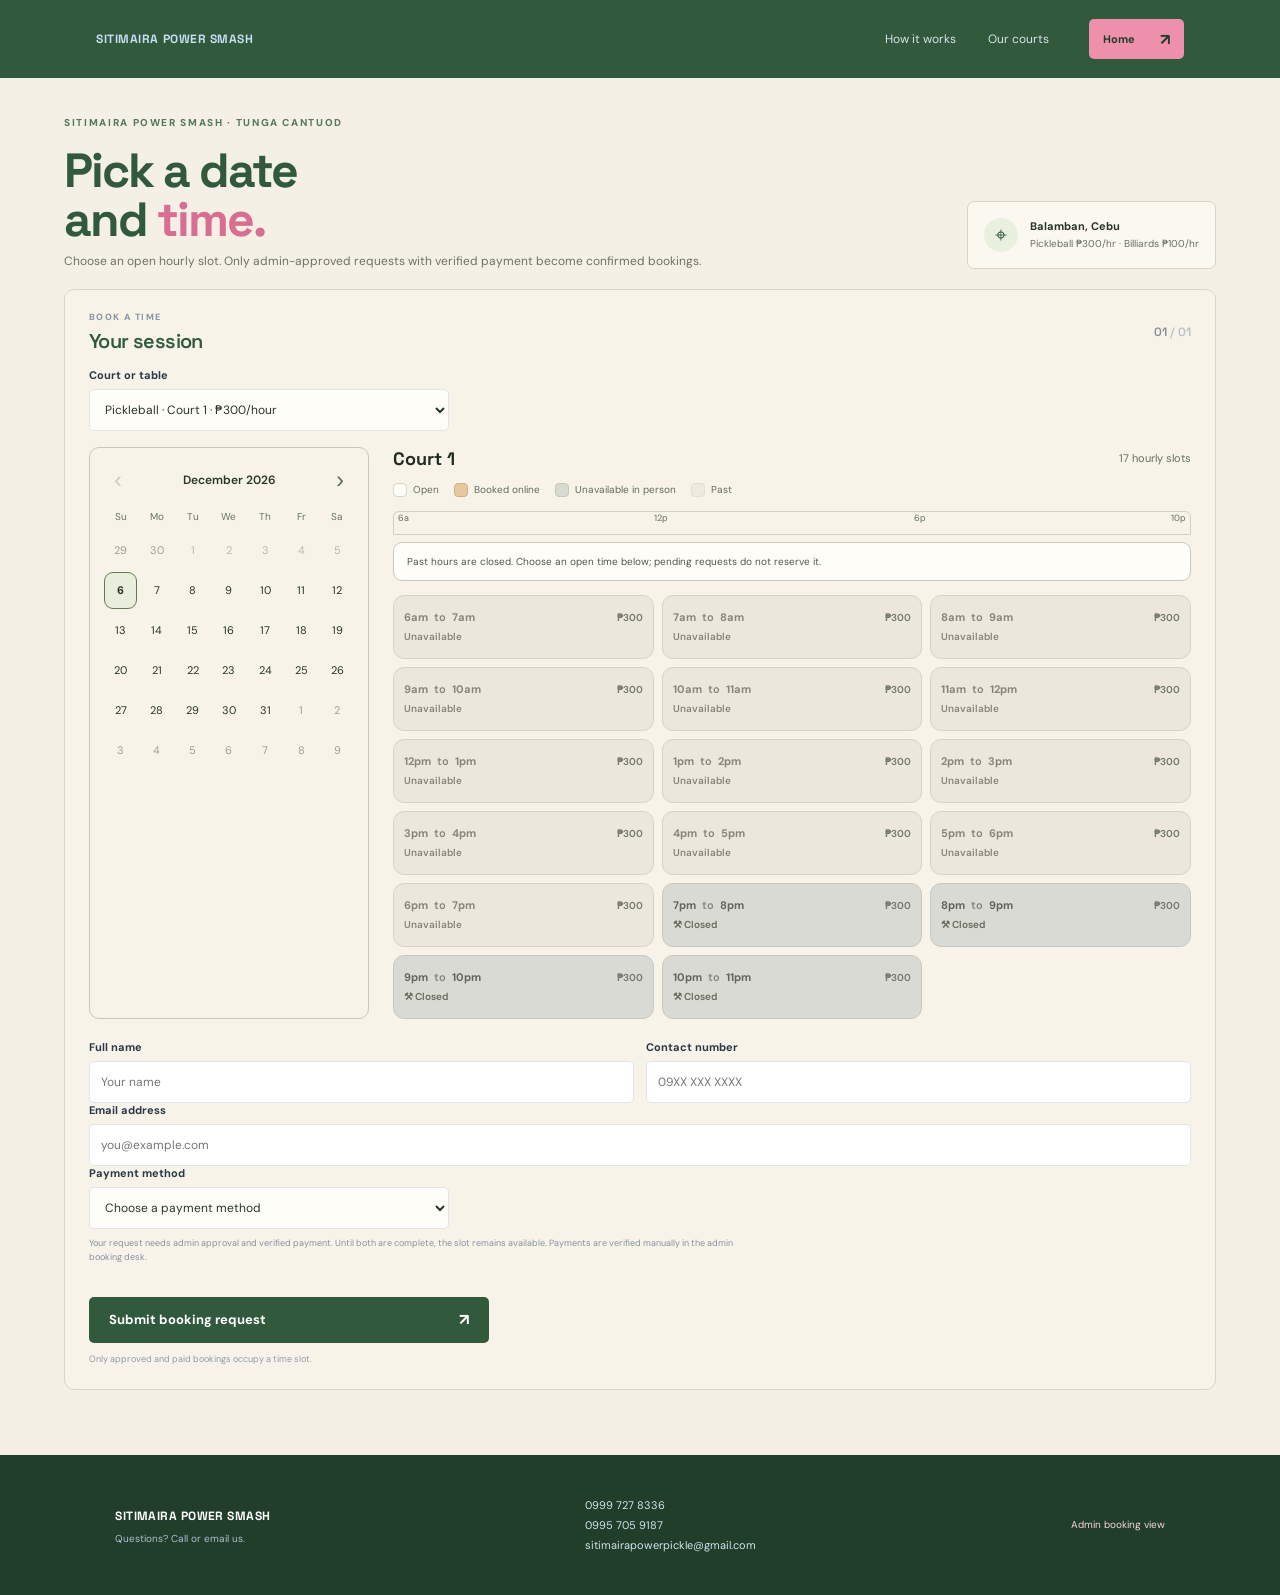
==== commit af9b94a1: "Update branding and site theme" ====
--- a/booking.html
+++ b/booking.html
@@ -1,5 +1,5 @@
-<!DOCTYPE html><html lang="en"><head><meta charset="UTF-8"><meta name="viewport" content="width=device-width, initial-scale=1"><meta name="theme-color" content="#0d4e8b"><title>Book a court | Sitimaira Power Smash</title><link rel="stylesheet" href="styles.css"></head><body>
-<header class="site-header"><a class="brand" href="index.html" aria-label="Sitimaira Power Smash home"><img class="brand-logo" src="https://cdn.corenexis.com/f/2ua3O1C7jNJ.png" alt="ACT"><span class="brand-name">SITIMAIRA POWER SMASH</span></a><nav><a href="how-it-works.html">How it works</a><a href="index.html#courts">Our courts</a></nav><a class="button button-small" href="index.html">Home <span>↗</span></a></header>
+<!DOCTYPE html><html lang="en"><head><meta charset="UTF-8"><meta name="viewport" content="width=device-width, initial-scale=1"><meta name="theme-color" content="#315a3c"><title>Book a court | Sitimaira Power Smash</title><link rel="stylesheet" href="styles.css"></head><body>
+<header class="site-header"><a class="brand" href="index.html" aria-label="Sitimaira Power Smash home"><span class="brand-name">SITIMAIRA POWER SMASH</span></a><nav><a href="how-it-works.html">How it works</a><a href="index.html#courts">Our courts</a></nav><a class="button button-small" href="index.html">Home <span>↗</span></a></header>
 <main><section class="booking-page"><div class="booking-side"><div><p class="eyebrow eyebrow-dark">SITIMAIRA POWER SMASH · TUNGA CANTUOD</p><h1>Pick a date<br>and <span>time.</span></h1><p>Choose an open hourly slot. Only admin-approved requests with verified payment become confirmed bookings.</p></div><div class="venue-card"><span class="venue-pin">⌖</span><div><strong>Balamban, Cebu</strong><small>Pickleball ₱300/hr · Billiards ₱100/hr</small></div></div></div>
 <form class="booking-card schedule-booking-card" id="bookingForm"><div class="form-heading"><div><p class="step-label">BOOK A TIME</p><h2>Your session</h2></div><span class="step-count">01 <i>/ 01</i></span></div>
 <label for="activity">Court or table</label><select id="activity" name="activity" required><option value="Pickleball" selected>Pickleball · Court 1 · ₱300/hour</option><option value="Billiards">Billiards · Table 1 · ₱100/hour</option></select><input id="bookingDate" name="date" type="hidden">
@@ -8,4 +8,4 @@
 <div class="form-fields"><div><label for="fullName">Full name</label><input id="fullName" name="name" autocomplete="name" placeholder="Your name" required></div><div><label for="phone">Contact number</label><input id="phone" name="phone" type="tel" autocomplete="tel" placeholder="09XX XXX XXXX" required></div><div class="field-wide"><label for="email">Email address</label><input id="email" name="email" type="email" autocomplete="email" placeholder="you@example.com" required></div></div>
 <label for="payment">Payment method</label><select id="payment" name="payment" required><option value="">Choose a payment method</option><option>GCash</option><option>MariBank</option></select><p class="payment-hint">Your request needs admin approval and verified payment. Until both are complete, the slot remains available. Payments are verified manually in the admin booking desk.</p>
 <p class="form-message" id="formMessage" role="status" aria-live="polite"></p><button class="button submit-button" type="submit">Submit booking request <span>↗</span></button><p class="form-footnote">Only approved and paid bookings occupy a time slot.</p></form></section></main>
-<footer><div><a class="footer-brand" href="index.html" aria-label="Sitimaira Power Smash home"><img class="footer-logo" src="https://cdn.corenexis.com/f/2ua3O1C7jNJ.png" alt="ACT"><span>SITIMAIRA POWER SMASH</span></a><p>Questions? Call or email us.</p></div><div class="footer-contact"><a href="tel:09997278336">0999 727 8336</a><a href="tel:09957059187">0995 705 9187</a><a href="mailto:sitimairapowerpickle@gmail.com">sitimairapowerpickle@gmail.com</a></div><a class="staff-link" href="staff.html">Admin booking view</a></footer><script src="booking.js"></script></body></html>
+<footer><div><a class="footer-brand" href="index.html" aria-label="Sitimaira Power Smash home"><span>SITIMAIRA POWER SMASH</span></a><p>Questions? Call or email us.</p></div><div class="footer-contact"><a href="tel:09997278336">0999 727 8336</a><a href="tel:09957059187">0995 705 9187</a><a href="mailto:sitimairapowerpickle@gmail.com">sitimairapowerpickle@gmail.com</a></div><a class="staff-link" href="staff.html">Admin booking view</a></footer><script src="booking.js"></script></body></html>
--- a/styles.css
+++ b/styles.css
@@ -1,12 +1,12 @@
 @import url('https://fonts.googleapis.com/css2?family=DM+Sans:wght@400;500;600;700;800&family=Space+Grotesk:wght@400;500;600;700&display=swap');
-:root{--blue:#0d4e8b;--blue-deep:#083563;--pink:#8fc5ed;--pink-pale:#dcedfa;--ice:#e4f2fc;--paper:#f7f8fb;--ink:#1f2b3b;--muted:#6d7785;--line:#e3e8ee;--white:#fff}
-*{box-sizing:border-box}html{scroll-behavior:smooth}body{margin:0;background-color:var(--paper);background-image:linear-gradient(rgba(247,248,248,.38),rgba(247,248,248,.62)),url("https://cdn.corenexis.com/f/ceCXBGLsfY5.png");background-size:cover;background-position:center;background-attachment:fixed;color:var(--ink);font-family:'DM Sans',sans-serif}a{color:inherit;text-decoration:none}.site-header{height:78px;padding:0 7.5%;display:flex;align-items:center;gap:30px;justify-content:space-between;background:var(--blue);color:#fff}.brand{display:flex;align-items:center;font:700 17px 'Space Grotesk',sans-serif;letter-spacing:-.4px;white-space:nowrap}.brand span{color:#c5def3}.brand-logo{display:block;width:auto;height:44px;max-width:170px;object-fit:contain}.footer-logo{display:block;width:auto;height:38px;max-width:160px;object-fit:contain}.site-header nav{display:flex;gap:32px;margin-left:auto;margin-right:10px;color:#d6e2ee;font-size:12px}.site-header nav a:hover{color:var(--pink)}.button{min-height:50px;padding:0 20px;display:inline-flex;align-items:center;justify-content:space-between;gap:25px;border:0;border-radius:5px;background:var(--pink);color:var(--blue-deep);font:700 13px 'DM Sans',sans-serif;cursor:pointer;transition:.18s}.button:hover{transform:translateY(-2px);background:#acd7f8}.button span{font-size:16px}.button-small{min-height:40px;padding:0 14px;font-size:11px}.hero{min-height:535px;padding:70px 10% 62px;display:grid;grid-template-columns:1fr 1fr;gap:5%;align-items:center;background:var(--blue);color:#fff;overflow:hidden}.hero-copy{max-width:480px}.eyebrow{margin:0 0 18px;color:#c9e7ff;font-size:10px;font-weight:800;letter-spacing:1.65px}.eyebrow-dark{color:#4f78a1}h1,h2,h3,p{margin-top:0}h1,h2{font-family:'Space Grotesk',sans-serif;letter-spacing:-3px}h1{margin-bottom:18px;font-size:clamp(58px,7vw,82px);line-height:.98}h1 span,h2 span{color:var(--pink)}.hero-copy>p:not(.eyebrow){max-width:390px;margin-bottom:25px;color:#d3dfeb;font-size:14px;line-height:1.8}.text-link{display:block;margin-top:19px;color:#c6e5ff;font-size:12px;font-weight:700}.hero-art{position:relative;height:340px;display:flex;align-items:center;justify-content:center}.art-card{position:relative;width:min(430px,100%);height:270px;padding:18px;border:1px solid #ffffff44;border-radius:12px;background:#9dc9df;box-shadow:0 23px 52px #091c3266;transform:rotate(-4deg)}.art-top{display:flex;justify-content:space-between;color:var(--blue);font-size:8px;font-weight:800;letter-spacing:1px}.court-drawing{position:absolute;inset:54px 25px 29px;border:3px solid #fff}.court-drawing:before{content:'';position:absolute;inset:0 25%;border-left:3px solid white;border-right:3px solid white}.court-drawing:after{content:'';position:absolute;inset:0 0 50%;border-bottom:3px solid white}.court-drawing i{position:absolute;top:0;bottom:0;left:50%;border-left:2px dashed #ffffff99}.court-drawing i:nth-child(2){left:0;right:0;top:50%;bottom:auto;border:0;border-top:2px dashed #ffffff99}.court-drawing b{position:absolute;top:50%;left:0;right:0;border-top:4px solid #eaf1f7}.ball-shape{position:absolute;top:128px;left:48%;width:27px;height:27px;border:4px solid #fff;border-radius:50%;background:var(--pink)}.art-badge{position:absolute;right:-20px;top:25px;width:82px;height:82px;display:grid;place-content:center;border-radius:50%;background:var(--pink);color:var(--blue);font:700 12px/1.1 'Space Grotesk',sans-serif;text-align:center;transform:rotate(8deg)}.art-caption{position:absolute;bottom:8px;left:9%;color:#fff;font-size:8px;font-weight:800;letter-spacing:1.6px}.perks{display:grid;grid-template-columns:repeat(3,1fr);padding:23px 11%;background:#fff;border-bottom:1px solid var(--line)}.perks>div{display:flex;justify-content:center;align-items:center;gap:12px;border-right:1px solid var(--line)}.perks>div:last-child{border:0}.perk-icon{width:38px;height:38px;display:grid;place-items:center;border-radius:50%;background:var(--pink-pale);color:#285f91;font-weight:800;font-size:12px}.perk-icon.blue{background:var(--ice);color:#376994}.perks strong,.perks small{display:block}.perks strong{font-size:12px}.perks small{margin-top:4px;color:var(--muted);font-size:10px}.how-preview{padding:84px 12%;display:grid;grid-template-columns:.85fr 1.15fr;gap:10%;align-items:center}.how-preview h2,.location h2{margin-bottom:14px;color:var(--blue);font-size:clamp(45px,5vw,60px);line-height:1.02}.how-preview h2 span,.location h2 span{color:#2f79b7}.how-preview>div>p:not(.eyebrow){max-width:340px;color:var(--muted);font-size:13px;line-height:1.8}.steps article{display:flex;gap:18px;padding:19px 0;border-bottom:1px solid var(--line)}.steps article>b,.guide-steps article>b{flex:none;color:#2f79b7;font:700 15px 'Space Grotesk',sans-serif}.steps h3{margin:0 0 6px;color:var(--blue);font:600 15px 'Space Grotesk',sans-serif}.steps p{margin:0;color:var(--muted);font-size:11px;line-height:1.65}.location{padding:72px 10%;display:grid;grid-template-columns:.8fr 1.2fr;gap:8%;align-items:center;background:#edf4fa}.location-copy>p:not(.eyebrow){color:var(--muted);font-size:13px}.location-copy .button{margin-top:8px}.map-wrap{height:300px;border:8px solid #fff;border-radius:10px;overflow:hidden;box-shadow:0 12px 35px #173c6815}.map-wrap iframe{width:100%;height:100%;border:0}footer{min-height:140px;padding:28px 9%;display:flex;align-items:center;justify-content:space-between;gap:25px;background:var(--blue-deep);color:#d6e2ee}.footer-brand{color:#fff;font:700 15px 'Space Grotesk',sans-serif}.footer-contact{display:grid;gap:6px;font-size:11px}.footer-contact a:hover,.staff-link:hover{color:var(--pink)}footer p{margin:7px 0 0;color:#aebfd1;font-size:10px}.staff-link{font-size:10px;color:#c6e5ff}.booking-page{min-height:calc(100vh - 78px);padding:65px 10%;display:grid;grid-template-columns:.8fr 1.2fr;gap:9%;align-items:start}.booking-side{position:sticky;top:35px;padding-top:28px}.booking-side h1,.staff-heading h1{color:var(--blue);font-size:clamp(45px,5vw,63px);line-height:1.02}.booking-side h1 span,.staff-heading h1 span{color:#2f79b7}.booking-side>p:not(.eyebrow){max-width:340px;color:var(--muted);font-size:13px;line-height:1.8}.venue-card{margin-top:29px;padding:16px;display:flex;align-items:center;gap:12px;border:1px solid var(--line);border-radius:7px;background:#fff}.venue-pin{width:34px;height:34px;display:grid;place-items:center;border-radius:50%;background:var(--ice);color:var(--blue);font-size:21px}.venue-card strong,.venue-card small{display:block}.venue-card strong{font-size:11px}.venue-card small{margin-top:4px;color:var(--muted);font-size:10px}.rate-note{margin-top:15px!important;font-size:10px!important}.rate-note span{margin:0 5px;color:#2f79b7}.booking-card{padding:28px 30px 23px;border:1px solid #e5e8ee;border-radius:10px;background:#fff;box-shadow:0 14px 45px #173c6810}.form-heading{display:flex;align-items:center;justify-content:space-between;margin-bottom:23px}.step-label{margin-bottom:5px;color:#8796a6;font-size:9px;font-weight:800;letter-spacing:1.4px}.form-heading h2{margin:0;color:var(--blue);font:600 23px 'Space Grotesk',sans-serif;letter-spacing:-.6px}.step-count{color:#7e8c9b;font:600 12px 'Space Grotesk',sans-serif}.step-count i{color:#b9c0c9;font-style:normal}.booking-card label{display:block;margin:14px 0 7px;color:#29384a;font-size:11px;font-weight:700}.booking-card input,.booking-card select,.staff-page select{width:100%;height:42px;padding:0 11px;border:1px solid #dfe5eb;border-radius:5px;outline:none;background:#fff;color:var(--ink);font:12px 'DM Sans',sans-serif}.booking-card input:focus,.booking-card select:focus{border-color:#6e9ac0;box-shadow:0 0 0 3px #dcebf7}.label-row{display:flex;align-items:center;justify-content:space-between;margin-top:8px}.label-row label{margin-bottom:7px}.label-row span{margin-bottom:7px;color:#929eaa;font-size:9px}.time-grid{display:grid;grid-template-columns:repeat(4,1fr);gap:7px}.time-slot{min-height:35px;padding:4px 2px;border:1px solid #dfe5eb;border-radius:5px;background:#fff;color:#425369;font:600 10px 'DM Sans',sans-serif;cursor:pointer}.time-slot:hover:not(:disabled){border-color:#2f79b7;color:var(--blue)}.time-slot.selected{border-color:var(--blue);background:var(--blue);color:#fff}.time-slot.occupied{background:#f0f2f5;color:#9da5af;text-decoration:line-through;cursor:not-allowed}.availability-note,.payment-hint{margin:7px 0;color:#87919e;font-size:9px;line-height:1.6}.form-fields{display:grid;grid-template-columns:1fr 1fr;gap:0 12px;margin-top:3px}.field-wide{grid-column:1/-1}.form-message{min-height:16px;margin:9px 0 0;color:#a43c57;font-size:11px}.form-message.success{color:#287b58}.submit-button{width:100%;min-height:46px;margin-top:2px;background:var(--blue);color:white}.submit-button:hover{background:#245383}.form-footnote{margin:10px 0 0;color:#929aa5;font-size:9px;text-align:center}.guide-hero{padding:70px 12% 46px;background-color:#edf4fa;background-image:linear-gradient(rgba(237,244,250,.7),rgba(237,244,250,.79)),url("https://cdn.corenexis.com/f/ceCXBGLsfY5.png");background-size:cover;background-position:center}.guide-hero h1{color:var(--blue);font-size:clamp(47px,6vw,70px)}.guide-hero>p:last-child{max-width:480px;color:var(--muted);font-size:13px;line-height:1.8}.guide-steps{max-width:850px;margin:0 auto;padding:22px 7% 55px}.guide-steps article{display:flex;gap:22px;padding:24px 0;border-bottom:1px solid var(--line)}.guide-steps h2{margin:0 0 8px;color:var(--blue);font-size:20px;letter-spacing:-.5px}.guide-steps p{margin:0;color:var(--muted);font-size:12px;line-height:1.8}.guide-cta{padding:26px 10%;display:flex;align-items:center;justify-content:space-between;background:var(--pink-pale)}.guide-cta h2{margin:0 0 5px;color:var(--blue);font:600 23px 'Space Grotesk',sans-serif;letter-spacing:-.5px}.guide-cta p{margin:0;color:#6f6370;font-size:11px}.admin-pill{padding:8px 11px;border:1px solid #ffffff55;border-radius:20px;color:#f5c0d8;font-size:9px;font-weight:800;letter-spacing:1px}.staff-page{padding:58px 7% 75px;min-height:calc(100vh - 78px)}.staff-heading{display:flex;justify-content:space-between;align-items:end;gap:20px}.staff-heading h1{margin-bottom:9px}.staff-heading p:not(.eyebrow){color:var(--muted);font-size:12px}.local-notice{margin:18px 0 24px;padding:13px 15px;display:flex;gap:9px;border:1px solid #f0c5d9;border-radius:6px;background:#fff4f8;color:#79566a;font-size:10px}.local-notice b{white-space:nowrap;color:#285f91}.staff-summary{display:grid;grid-template-columns:repeat(3,1fr);gap:12px;margin-bottom:18px}.staff-summary>div{padding:14px 17px;border:1px solid var(--line);border-radius:7px;background:white}.staff-summary b,.staff-summary span{display:block}.staff-summary b{color:var(--blue);font:700 22px 'Space Grotesk',sans-serif}.staff-summary span{margin-top:3px;color:var(--muted);font-size:10px}.table-wrap{overflow-x:auto;border:1px solid var(--line);border-radius:8px;background:white}table{width:100%;border-collapse:collapse;text-align:left;font-size:10px}th{padding:12px;background:#edf4fa;color:#52677e;font-size:9px;letter-spacing:.4px;text-transform:uppercase}td{padding:12px;border-top:1px solid #edf0f4;color:#405166;vertical-align:middle}td strong,td small{display:block}td strong{color:var(--blue);font-size:10px}td small{margin-top:4px;color:#8a95a2;font-size:9px}td a:hover{color:#bd5986}.staff-page select{min-width:130px;height:34px;font-size:10px}.status{padding:5px 8px;border-radius:14px;background:#fff0d8;color:#966016;font-size:9px;white-space:nowrap}.status-paid-·-review{background:#e6f1ff;color:#356595}.status-confirmed{background:#e2f4e9;color:#34764d}.status-cancelled{background:#fce8e8;color:#9d5050}.empty-state{padding:32px;text-align:center;color:var(--muted);font-size:12px}.empty-state[hidden]{display:none}
+:root{--blue:#315a3c;--blue-deep:#203e29;--pink:#ee8fab;--pink-pale:#fbe2e9;--ice:#e8f1df;--paper:#f7f8f1;--ink:#273429;--muted:#657063;--line:#dce3d5;--white:#fff}
+*{box-sizing:border-box}html{scroll-behavior:smooth}body{margin:0;background-color:var(--paper);color:var(--ink);font-family:'DM Sans',sans-serif}a{color:inherit;text-decoration:none}.site-header{height:78px;padding:0 7.5%;display:flex;align-items:center;gap:30px;justify-content:space-between;background:var(--blue);color:#fff}.brand{display:flex;align-items:center;font:700 17px 'Space Grotesk',sans-serif;letter-spacing:-.4px;white-space:nowrap}.brand span{color:#c5def3}.brand-logo{display:block;width:auto;height:44px;max-width:170px;object-fit:contain}.footer-logo{display:block;width:auto;height:38px;max-width:160px;object-fit:contain}.site-header nav{display:flex;gap:32px;margin-left:auto;margin-right:10px;color:#d6e2ee;font-size:12px}.site-header nav a:hover{color:var(--pink)}.button{min-height:50px;padding:0 20px;display:inline-flex;align-items:center;justify-content:space-between;gap:25px;border:0;border-radius:5px;background:var(--pink);color:var(--blue-deep);font:700 13px 'DM Sans',sans-serif;cursor:pointer;transition:.18s}.button:hover{transform:translateY(-2px);background:#f3b4c7}.button span{font-size:16px}.button-small{min-height:40px;padding:0 14px;font-size:11px}.hero{min-height:535px;padding:70px 10% 62px;display:grid;grid-template-columns:1fr 1fr;gap:5%;align-items:center;background:var(--blue);color:#fff;overflow:hidden}.hero-copy{max-width:480px}.eyebrow{margin:0 0 18px;color:#f8d6e0;font-size:10px;font-weight:800;letter-spacing:1.65px}.eyebrow-dark{color:#56795b}h1,h2,h3,p{margin-top:0}h1,h2{font-family:'Space Grotesk',sans-serif;letter-spacing:-3px}h1{margin-bottom:18px;font-size:clamp(58px,7vw,82px);line-height:.98}h1 span,h2 span{color:var(--pink)}.hero-copy>p:not(.eyebrow){max-width:390px;margin-bottom:25px;color:#d3dfeb;font-size:14px;line-height:1.8}.text-link{display:block;margin-top:19px;color:#f9d5e0;font-size:12px;font-weight:700}.hero-art{position:relative;height:340px;display:flex;align-items:center;justify-content:center}.art-card{position:relative;width:min(430px,100%);height:270px;padding:18px;border:1px solid #ffffff44;border-radius:12px;background:#9dc9df;box-shadow:0 23px 52px #091c3266;transform:rotate(-4deg)}.art-top{display:flex;justify-content:space-between;color:var(--blue);font-size:8px;font-weight:800;letter-spacing:1px}.court-drawing{position:absolute;inset:54px 25px 29px;border:3px solid #fff}.court-drawing:before{content:'';position:absolute;inset:0 25%;border-left:3px solid white;border-right:3px solid white}.court-drawing:after{content:'';position:absolute;inset:0 0 50%;border-bottom:3px solid white}.court-drawing i{position:absolute;top:0;bottom:0;left:50%;border-left:2px dashed #ffffff99}.court-drawing i:nth-child(2){left:0;right:0;top:50%;bottom:auto;border:0;border-top:2px dashed #ffffff99}.court-drawing b{position:absolute;top:50%;left:0;right:0;border-top:4px solid #eaf1f7}.ball-shape{position:absolute;top:128px;left:48%;width:27px;height:27px;border:4px solid #fff;border-radius:50%;background:var(--pink)}.art-badge{position:absolute;right:-20px;top:25px;width:82px;height:82px;display:grid;place-content:center;border-radius:50%;background:var(--pink);color:var(--blue);font:700 12px/1.1 'Space Grotesk',sans-serif;text-align:center;transform:rotate(8deg)}.art-caption{position:absolute;bottom:8px;left:9%;color:#fff;font-size:8px;font-weight:800;letter-spacing:1.6px}.perks{display:grid;grid-template-columns:repeat(3,1fr);padding:23px 11%;background:#fff;border-bottom:1px solid var(--line)}.perks>div{display:flex;justify-content:center;align-items:center;gap:12px;border-right:1px solid var(--line)}.perks>div:last-child{border:0}.perk-icon{width:38px;height:38px;display:grid;place-items:center;border-radius:50%;background:var(--pink-pale);color:#315a3c;font-weight:800;font-size:12px}.perk-icon.blue{background:var(--ice);color:#476e49}.perks strong,.perks small{display:block}.perks strong{font-size:12px}.perks small{margin-top:4px;color:var(--muted);font-size:10px}.how-preview{padding:84px 12%;display:grid;grid-template-columns:.85fr 1.15fr;gap:10%;align-items:center}.how-preview h2,.location h2{margin-bottom:14px;color:var(--blue);font-size:clamp(45px,5vw,60px);line-height:1.02}.how-preview h2 span,.location h2 span{color:#d86e91}.how-preview>div>p:not(.eyebrow){max-width:340px;color:var(--muted);font-size:13px;line-height:1.8}.steps article{display:flex;gap:18px;padding:19px 0;border-bottom:1px solid var(--line)}.steps article>b,.guide-steps article>b{flex:none;color:#d86e91;font:700 15px 'Space Grotesk',sans-serif}.steps h3{margin:0 0 6px;color:var(--blue);font:600 15px 'Space Grotesk',sans-serif}.steps p{margin:0;color:var(--muted);font-size:11px;line-height:1.65}.location{padding:72px 10%;display:grid;grid-template-columns:.8fr 1.2fr;gap:8%;align-items:center;background:#edf4fa}.location-copy>p:not(.eyebrow){color:var(--muted);font-size:13px}.location-copy .button{margin-top:8px}.map-wrap{height:300px;border:8px solid #fff;border-radius:10px;overflow:hidden;box-shadow:0 12px 35px #315a3c15}.map-wrap iframe{width:100%;height:100%;border:0}footer{min-height:140px;padding:28px 9%;display:flex;align-items:center;justify-content:space-between;gap:25px;background:var(--blue-deep);color:#d6e2ee}.footer-brand{color:#fff;font:700 15px 'Space Grotesk',sans-serif}.footer-contact{display:grid;gap:6px;font-size:11px}.footer-contact a:hover,.staff-link:hover{color:var(--pink)}footer p{margin:7px 0 0;color:#aebfd1;font-size:10px}.staff-link{font-size:10px;color:#f9d5e0}.booking-page{min-height:calc(100vh - 78px);padding:65px 10%;display:grid;grid-template-columns:.8fr 1.2fr;gap:9%;align-items:start}.booking-side{position:sticky;top:35px;padding-top:28px}.booking-side h1,.staff-heading h1{color:var(--blue);font-size:clamp(45px,5vw,63px);line-height:1.02}.booking-side h1 span,.staff-heading h1 span{color:#d86e91}.booking-side>p:not(.eyebrow){max-width:340px;color:var(--muted);font-size:13px;line-height:1.8}.venue-card{margin-top:29px;padding:16px;display:flex;align-items:center;gap:12px;border:1px solid var(--line);border-radius:7px;background:#fff}.venue-pin{width:34px;height:34px;display:grid;place-items:center;border-radius:50%;background:var(--ice);color:var(--blue);font-size:21px}.venue-card strong,.venue-card small{display:block}.venue-card strong{font-size:11px}.venue-card small{margin-top:4px;color:var(--muted);font-size:10px}.rate-note{margin-top:15px!important;font-size:10px!important}.rate-note span{margin:0 5px;color:#d86e91}.booking-card{padding:28px 30px 23px;border:1px solid #e5e8ee;border-radius:10px;background:#fff;box-shadow:0 14px 45px #315a3c10}.form-heading{display:flex;align-items:center;justify-content:space-between;margin-bottom:23px}.step-label{margin-bottom:5px;color:#8796a6;font-size:9px;font-weight:800;letter-spacing:1.4px}.form-heading h2{margin:0;color:var(--blue);font:600 23px 'Space Grotesk',sans-serif;letter-spacing:-.6px}.step-count{color:#7e8c9b;font:600 12px 'Space Grotesk',sans-serif}.step-count i{color:#b9c0c9;font-style:normal}.booking-card label{display:block;margin:14px 0 7px;color:#29384a;font-size:11px;font-weight:700}.booking-card input,.booking-card select,.staff-page select{width:100%;height:42px;padding:0 11px;border:1px solid #dfe5eb;border-radius:5px;outline:none;background:#fff;color:var(--ink);font:12px 'DM Sans',sans-serif}.booking-card input:focus,.booking-card select:focus{border-color:#6e9ac0;box-shadow:0 0 0 3px #dcebf7}.label-row{display:flex;align-items:center;justify-content:space-between;margin-top:8px}.label-row label{margin-bottom:7px}.label-row span{margin-bottom:7px;color:#929eaa;font-size:9px}.time-grid{display:grid;grid-template-columns:repeat(4,1fr);gap:7px}.time-slot{min-height:35px;padding:4px 2px;border:1px solid #dfe5eb;border-radius:5px;background:#fff;color:#425369;font:600 10px 'DM Sans',sans-serif;cursor:pointer}.time-slot:hover:not(:disabled){border-color:#d86e91;color:var(--blue)}.time-slot.selected{border-color:var(--blue);background:var(--blue);color:#fff}.time-slot.occupied{background:#f0f2f5;color:#9da5af;text-decoration:line-through;cursor:not-allowed}.availability-note,.payment-hint{margin:7px 0;color:#87919e;font-size:9px;line-height:1.6}.form-fields{display:grid;grid-template-columns:1fr 1fr;gap:0 12px;margin-top:3px}.field-wide{grid-column:1/-1}.form-message{min-height:16px;margin:9px 0 0;color:#a43c57;font-size:11px}.form-message.success{color:#287b58}.submit-button{width:100%;min-height:46px;margin-top:2px;background:var(--blue);color:white}.submit-button:hover{background:#24452e}.form-footnote{margin:10px 0 0;color:#929aa5;font-size:9px;text-align:center}.guide-hero{padding:70px 12% 46px;background:#e8f1df}.guide-hero h1{color:var(--blue);font-size:clamp(47px,6vw,70px)}.guide-hero>p:last-child{max-width:480px;color:var(--muted);font-size:13px;line-height:1.8}.guide-steps{max-width:850px;margin:0 auto;padding:22px 7% 55px}.guide-steps article{display:flex;gap:22px;padding:24px 0;border-bottom:1px solid var(--line)}.guide-steps h2{margin:0 0 8px;color:var(--blue);font-size:20px;letter-spacing:-.5px}.guide-steps p{margin:0;color:var(--muted);font-size:12px;line-height:1.8}.guide-cta{padding:26px 10%;display:flex;align-items:center;justify-content:space-between;background:var(--pink-pale)}.guide-cta h2{margin:0 0 5px;color:var(--blue);font:600 23px 'Space Grotesk',sans-serif;letter-spacing:-.5px}.guide-cta p{margin:0;color:#6f6370;font-size:11px}.admin-pill{padding:8px 11px;border:1px solid #ffffff55;border-radius:20px;color:#f5c0d8;font-size:9px;font-weight:800;letter-spacing:1px}.staff-page{padding:58px 7% 75px;min-height:calc(100vh - 78px)}.staff-heading{display:flex;justify-content:space-between;align-items:end;gap:20px}.staff-heading h1{margin-bottom:9px}.staff-heading p:not(.eyebrow){color:var(--muted);font-size:12px}.local-notice{margin:18px 0 24px;padding:13px 15px;display:flex;gap:9px;border:1px solid #f0c5d9;border-radius:6px;background:#fff4f8;color:#79566a;font-size:10px}.local-notice b{white-space:nowrap;color:#315a3c}.staff-summary{display:grid;grid-template-columns:repeat(3,1fr);gap:12px;margin-bottom:18px}.staff-summary>div{padding:14px 17px;border:1px solid var(--line);border-radius:7px;background:white}.staff-summary b,.staff-summary span{display:block}.staff-summary b{color:var(--blue);font:700 22px 'Space Grotesk',sans-serif}.staff-summary span{margin-top:3px;color:var(--muted);font-size:10px}.table-wrap{overflow-x:auto;border:1px solid var(--line);border-radius:8px;background:white}table{width:100%;border-collapse:collapse;text-align:left;font-size:10px}th{padding:12px;background:#edf4fa;color:#52677e;font-size:9px;letter-spacing:.4px;text-transform:uppercase}td{padding:12px;border-top:1px solid #edf0f4;color:#405166;vertical-align:middle}td strong,td small{display:block}td strong{color:var(--blue);font-size:10px}td small{margin-top:4px;color:#8a95a2;font-size:9px}td a:hover{color:#d86e91}.staff-page select{min-width:130px;height:34px;font-size:10px}.status{padding:5px 8px;border-radius:14px;background:#fff0d8;color:#966016;font-size:9px;white-space:nowrap}.status-paid-·-review{background:#e6f1ff;color:#356595}.status-confirmed{background:#e2f4e9;color:#34764d}.status-cancelled{background:#fce8e8;color:#9d5050}.empty-state{padding:32px;text-align:center;color:var(--muted);font-size:12px}.empty-state[hidden]{display:none}
 @media(max-width:800px){.site-header{padding:0 5%;gap:14px}.site-header nav{gap:15px}.hero{padding:55px 8%;grid-template-columns:1fr;gap:5px}.hero-art{height:300px}.perks{padding:20px 5%}.how-preview{padding:65px 8%;gap:6%}.booking-page{padding:46px 7%;grid-template-columns:1fr;gap:25px}.booking-side{position:static;padding-top:0}.booking-side h1 br{display:none}.booking-side>p:not(.eyebrow){max-width:580px}.venue-card{max-width:400px}.rate-note{margin-top:10px!important}.staff-page{padding:44px 5%}}
 @media(max-width:560px){.site-header{height:68px}.brand{font-size:13px}.brand-logo{height:39px;max-width:135px}.site-header nav{display:none}.button-small{min-height:36px;padding:0 10px}.hero{padding:48px 7% 34px}.hero-art{height:260px}.art-card{height:225px}.art-badge{right:-8px;width:70px;height:70px;font-size:10px}.perks{grid-template-columns:1fr;gap:13px;padding:19px 9%}.perks>div{justify-content:flex-start;border:0}.how-preview{padding:55px 8%;grid-template-columns:1fr;gap:24px}.how-preview h2 br{display:none}.location{padding:52px 7%;grid-template-columns:1fr;gap:25px}.location h2 br{display:none}.map-wrap{height:250px}.booking-page{padding:34px 5% 45px}.booking-card{padding:22px 17px}.time-grid{grid-template-columns:repeat(3,1fr)}footer{align-items:flex-start;flex-wrap:wrap;padding:25px 7%}.footer-contact{width:100%;order:3}.staff-link{margin-left:auto}.guide-hero{padding:50px 7% 32px}.guide-steps{padding:8px 7% 40px}.guide-steps article{gap:15px;padding:20px 0}.guide-cta{padding:22px 7%;gap:18px;align-items:flex-start;flex-direction:column}.staff-page{padding:36px 4%}.staff-heading{align-items:flex-start;flex-direction:column}.staff-heading .button{align-self:stretch}.staff-heading h1{font-size:42px}.local-notice{flex-direction:column;gap:4px}.staff-summary{gap:6px}.staff-summary>div{padding:11px 8px}.staff-summary b{font-size:19px}.staff-summary span{font-size:9px}table{min-width:760px}}
 
-.court-gallery{padding:62px 10%;display:grid;grid-template-columns:.7fr 1.3fr;gap:7%;align-items:center;background:#fff}.court-gallery h2{margin:0;color:var(--blue);font-size:clamp(42px,4.5vw,56px);line-height:1.02}.court-gallery h2 span{color:#2f79b7}.court-tiles{display:grid;grid-template-columns:1fr 1fr;gap:16px}.court-tiles article{overflow:hidden;border:1px solid var(--line);border-radius:8px;background:var(--paper)}.empty-photo{height:160px;display:grid;place-items:center;background:linear-gradient(145deg,#eff6fa,#e7eef5);color:#8fa5b9}.empty-photo span{padding:8px 11px;border:1px dashed #b7c8d7;border-radius:3px;font-size:9px;font-weight:800;letter-spacing:1.4px}.billiards-photo{background:linear-gradient(145deg,#fdf1f6,#f8e6ee)}.billiards-photo span{border-color:#dfb6ca;color:#b9829b}.tile-meta{padding:12px 14px;display:flex;align-items:center;justify-content:space-between}.tile-meta h3{margin:0 0 3px;color:var(--blue);font:600 14px 'Space Grotesk',sans-serif}.tile-meta p{margin:0;color:var(--muted);font-size:10px}.tile-meta>a{width:31px;height:31px;display:grid;place-items:center;border-radius:50%;background:var(--pink-pale);color:#285f91;font-weight:800}@media(max-width:800px){.court-gallery{padding:52px 8%;grid-template-columns:1fr;gap:22px}}@media(max-width:560px){.court-gallery{padding:43px 7%}.court-gallery h2 br{display:none}.court-tiles{gap:9px}.empty-photo{height:115px}.tile-meta{padding:10px}.tile-meta h3{font-size:12px}.tile-meta p{font-size:9px}}
-.mark-paid-button{padding:7px 9px;border:0;border-radius:4px;background:var(--blue);color:#fff;font:700 10px 'DM Sans',sans-serif;cursor:pointer;white-space:nowrap}.mark-paid-button:hover{background:#245383}.status-pending-payment{background:#fff0d8;color:#966016}
-.login-page{min-height:calc(100vh - 218px);display:grid;place-items:center}.login-card{width:min(100%,400px);padding:30px;border:1px solid var(--line);border-radius:10px;background:#fff;box-shadow:0 14px 45px #173c6810}.login-card h1{margin:0 0 9px;color:var(--blue);font-size:42px;line-height:1}.login-card h1 span{color:#2f79b7}.login-card>p:not(.eyebrow){color:var(--muted);font-size:12px}.login-card label{display:block;margin:14px 0 7px;color:#29384a;font-size:11px;font-weight:700}.login-card input{width:100%;height:42px;padding:0 11px;border:1px solid #dfe5eb;border-radius:5px;font:12px 'DM Sans',sans-serif}.login-warning{margin:14px 0 0!important;color:#986328!important;font-size:9px!important;line-height:1.6}.staff-actions{display:flex;align-items:center;gap:10px}.logout-button,.remove-booking-button{padding:8px 10px;border:1px solid #dfe5eb;border-radius:4px;background:#fff;color:#53667a;font:700 10px 'DM Sans',sans-serif;cursor:pointer}.remove-booking-button{margin-left:6px;border-color:#edc8d0;color:#a14e60}.logout-button:hover{background:#edf4fa}.remove-booking-button:hover{background:#fff0f2}.staff-page[hidden],.login-page[hidden]{display:none}@media(max-width:560px){.staff-actions{width:100%;justify-content:space-between}.login-card{padding:24px 19px}}
+.court-gallery{padding:62px 10%;display:grid;grid-template-columns:.7fr 1.3fr;gap:7%;align-items:center;background:#fff}.court-gallery h2{margin:0;color:var(--blue);font-size:clamp(42px,4.5vw,56px);line-height:1.02}.court-gallery h2 span{color:#d86e91}.court-tiles{display:grid;grid-template-columns:1fr 1fr;gap:16px}.court-tiles article{overflow:hidden;border:1px solid var(--line);border-radius:8px;background:var(--paper)}.empty-photo{height:160px;display:grid;place-items:center;background:linear-gradient(145deg,#eff6fa,#e7eef5);color:#8fa5b9}.empty-photo span{padding:8px 11px;border:1px dashed #b7c8d7;border-radius:3px;font-size:9px;font-weight:800;letter-spacing:1.4px}.billiards-photo{background:linear-gradient(145deg,#fdf1f6,#f8e6ee)}.billiards-photo span{border-color:#dfb6ca;color:#b9829b}.tile-meta{padding:12px 14px;display:flex;align-items:center;justify-content:space-between}.tile-meta h3{margin:0 0 3px;color:var(--blue);font:600 14px 'Space Grotesk',sans-serif}.tile-meta p{margin:0;color:var(--muted);font-size:10px}.tile-meta>a{width:31px;height:31px;display:grid;place-items:center;border-radius:50%;background:var(--pink-pale);color:#315a3c;font-weight:800}@media(max-width:800px){.court-gallery{padding:52px 8%;grid-template-columns:1fr;gap:22px}}@media(max-width:560px){.court-gallery{padding:43px 7%}.court-gallery h2 br{display:none}.court-tiles{gap:9px}.empty-photo{height:115px}.tile-meta{padding:10px}.tile-meta h3{font-size:12px}.tile-meta p{font-size:9px}}
+.mark-paid-button{padding:7px 9px;border:0;border-radius:4px;background:var(--blue);color:#fff;font:700 10px 'DM Sans',sans-serif;cursor:pointer;white-space:nowrap}.mark-paid-button:hover{background:#24452e}.status-pending-payment{background:#fff0d8;color:#966016}
+.login-page{min-height:calc(100vh - 218px);display:grid;place-items:center}.login-card{width:min(100%,400px);padding:30px;border:1px solid var(--line);border-radius:10px;background:#fff;box-shadow:0 14px 45px #315a3c10}.login-card h1{margin:0 0 9px;color:var(--blue);font-size:42px;line-height:1}.login-card h1 span{color:#d86e91}.login-card>p:not(.eyebrow){color:var(--muted);font-size:12px}.login-card label{display:block;margin:14px 0 7px;color:#29384a;font-size:11px;font-weight:700}.login-card input{width:100%;height:42px;padding:0 11px;border:1px solid #dfe5eb;border-radius:5px;font:12px 'DM Sans',sans-serif}.login-warning{margin:14px 0 0!important;color:#986328!important;font-size:9px!important;line-height:1.6}.staff-actions{display:flex;align-items:center;gap:10px}.logout-button,.remove-booking-button{padding:8px 10px;border:1px solid #dfe5eb;border-radius:4px;background:#fff;color:#53667a;font:700 10px 'DM Sans',sans-serif;cursor:pointer}.remove-booking-button{margin-left:6px;border-color:#edc8d0;color:#a14e60}.logout-button:hover{background:#edf4fa}.remove-booking-button:hover{background:#fff0f2}.staff-page[hidden],.login-page[hidden]{display:none}@media(max-width:560px){.staff-actions{width:100%;justify-content:space-between}.login-card{padding:24px 19px}}
 
 /* Booking calendar and hourly availability inspired by the supplied reference */
 .booking-page{min-height:calc(100vh - 78px);padding:38px 5% 65px;display:block;background:#f5f0e5}.booking-side{position:static;padding:0 0 20px;display:flex;align-items:end;justify-content:space-between;gap:20px}.booking-side h1{font-size:clamp(35px,4vw,48px);letter-spacing:-2px;margin-bottom:8px}.booking-side>div>p:not(.eyebrow){max-width:640px;margin:0;color:#6d7167;font-size:12px}.booking-side .venue-card{margin:0;min-width:230px;background:#fbf8ef;border-color:#d9d3c5}.booking-side .rate-note{display:none}.schedule-booking-card{padding:21px 24px 24px;border-color:#d9d3c5;border-radius:10px;background:#f8f3e8;box-shadow:none}.schedule-booking-card .form-heading{margin-bottom:14px}.schedule-booking-card .form-heading h2{font-size:20px}.schedule-booking-card>label{margin-top:0}.schedule-booking-card>select{max-width:360px;background:#fffdf7}.schedule-picker{display:grid;grid-template-columns:280px minmax(0,1fr);gap:24px;margin-top:16px}.calendar-card{min-height:480px;padding:15px 14px;border:1px solid #c8c7b8;border-radius:10px;background:#f8f3e8}.calendar-heading{height:34px;margin-bottom:9px;display:flex;align-items:center;justify-content:space-between}.calendar-heading strong{font:600 12px 'DM Sans',sans-serif;color:#29342a}.calendar-heading button{width:28px;height:28px;border:0;border-radius:4px;background:transparent;color:#596d55;font-size:23px;cursor:pointer}.calendar-heading button:disabled{opacity:.28;cursor:default}.calendar-grid{display:grid;grid-template-columns:repeat(7,minmax(0,1fr));gap:3px}.calendar-weekdays{margin-bottom:5px;text-align:center;color:#697466;font-size:10px}.calendar-weekdays span{padding:4px 0}.calendar-day{height:37px;border:1px solid transparent;border-radius:9px;background:transparent;color:#273429;font:11px 'DM Sans',sans-serif;cursor:pointer}.calendar-day:hover:not(:disabled){border-color:#6f845b}.calendar-day:disabled{color:#b9b8aa;cursor:default}.calendar-day.other-month{color:#9d9f91}.calendar-day.selected{border-color:#64794f;background:#e9eddc;color:#243221;font-weight:700}.calendar-day.today:not(.selected){position:relative;font-weight:700}.calendar-day.today:not(.selected):after{content:'';position:absolute;bottom:4px;left:calc(50% - 2px);width:4px;height:4px;border-radius:50%;background:#60774e}.schedule-main{min-width:0}.court-heading{display:flex;align-items:center;justify-content:space-between;margin:0 0 13px}.court-heading h3{margin:0;color:#202c22;font:700 18px 'Space Grotesk',sans-serif}.court-heading>span{font:11px 'DM Sans',sans-serif;color:#657063}.slot-legend{display:flex;flex-wrap:wrap;gap:15px;margin-bottom:14px;color:#626b5f;font-size:10px}.slot-legend>span{display:flex;align-items:center;gap:6px}.legend-dot{width:14px;height:14px;border:1px solid #d9d7ca;border-radius:4px;background:#fffdf7}.booked-dot{border-color:#d6ad7d;background:#e4c99e}.closed-dot{border-color:#c6c7bf;background:#d8d9d1}.past-dot{border-color:#e1ded3;background:#eeeae0}.schedule-timeline{height:24px;margin-bottom:7px;padding:0 4px;display:flex;justify-content:space-between;border:1px solid #d4cfbf;border-radius:6px 6px 0 0;color:#63705f;font-size:9px}.schedule-note{margin:0 0 14px;padding:12px 13px;border:1px solid #ccc9bc;border-radius:9px;background:#fffdf8;color:#4d574c;font-size:10px}.time-grid.schedule-grid{display:grid;grid-template-columns:repeat(3,minmax(0,1fr));gap:8px}.schedule-slot{min-height:64px;padding:9px 10px;display:flex;flex-direction:column;align-items:flex-start;justify-content:center;gap:6px;border:1px solid #b8c4a4;border-radius:11px;background:#fffdf7;color:#263227;text-align:left;cursor:pointer}.schedule-slot:hover:not(:disabled){border-color:#72845b;background:#f6f7ed}.schedule-slot .slot-range{width:100%;display:flex;align-items:baseline;gap:6px;font-size:11px;white-space:nowrap}.schedule-slot .slot-range>span{color:#85877b}.schedule-slot .slot-range em{margin-left:auto;color:#73776d;font-size:10px;font-style:normal}.schedule-slot .slot-status{font-size:10px;color:#53634e}.schedule-slot.booked{border-color:#d1ad7f;background:#e5cca5;cursor:not-allowed}.schedule-slot.booked .slot-status{color:#604b32}.schedule-slot.closed{border-color:#c7c8c1;background:#d9dad3;color:#62665d;cursor:not-allowed}.schedule-slot.closed .slot-status,.schedule-slot.past .slot-status{color:#666b5d}.schedule-slot.past{border-color:#ddd9cf;background:#eeeae0;color:#9b9b8d;cursor:not-allowed}.schedule-slot.selected{border:2px solid #60784c;background:#e9eddc}.schedule-booking-card .form-fields{margin-top:21px}.schedule-booking-card .form-fields label{margin-top:0}.schedule-booking-card .payment-hint{max-width:650px}.schedule-booking-card .submit-button{max-width:400px}.schedule-booking-card .form-footnote{text-align:left}.schedule-booking-card .form-message{margin-top:14px}@media(max-width:1050px){.schedule-picker{grid-template-columns:245px minmax(0,1fr);gap:16px}.time-grid.schedule-grid{grid-template-columns:repeat(2,minmax(0,1fr))}.calendar-card{min-height:440px}.schedule-slot .slot-range{gap:4px}}@media(max-width:700px){.booking-page{padding:25px 4% 45px}.booking-side{align-items:flex-start;flex-direction:column;gap:12px}.booking-side .venue-card{min-width:0}.schedule-booking-card{padding:18px 14px}.schedule-picker{grid-template-columns:1fr}.calendar-card{min-height:0;padding:13px}.calendar-day{height:35px}.court-heading{margin-top:3px}.time-grid.schedule-grid{grid-template-columns:repeat(2,minmax(0,1fr))}.schedule-slot{min-height:61px;padding:8px}.schedule-slot .slot-range{font-size:10px}}@media(max-width:420px){.time-grid.schedule-grid{grid-template-columns:1fr}.schedule-slot{min-height:57px}.schedule-slot .slot-range{font-size:11px}.slot-legend{gap:9px}.slot-legend>span{font-size:9px}}
@@ -19,17 +19,17 @@
 .footer-brand{display:inline-flex;align-items:center;gap:10px}
 .footer-brand>span{color:#fff;font:700 12px 'Space Grotesk',sans-serif;letter-spacing:.45px}
 .hero-art{height:360px}
-.hero-court-image{display:block;width:100%;height:100%;object-fit:cover;border:5px solid #fff;border-radius:12px;box-shadow:0 24px 60px #041c3370}
+.hero-court-image{display:block;width:100%;height:100%;object-fit:contain;object-position:center;background:#e8f1df;border:5px solid #fff;border-radius:12px;box-shadow:0 24px 60px #041c3370}
 .availability-admin{margin:8px 0 24px;padding:23px;border:1px solid var(--line);border-radius:9px;background:#ffffffed}
 .availability-admin-heading{display:flex;justify-content:space-between;gap:24px;align-items:end;margin-bottom:18px}
 .availability-admin-heading h2{margin:0 0 8px;color:var(--blue);font-size:25px;letter-spacing:-.6px}
-.availability-admin-heading h2 span{color:#2f79b7}
+.availability-admin-heading h2 span{color:#d86e91}
 .availability-admin-heading p:not(.eyebrow){max-width:540px;margin:0;color:var(--muted);font-size:11px;line-height:1.6}
 .availability-filters{display:grid;grid-template-columns:auto minmax(150px,210px);gap:7px 10px;align-items:center}
 .availability-filters label{color:var(--blue);font-size:10px;font-weight:700}
 .availability-filters input,.availability-filters select{height:36px;padding:0 9px;border:1px solid var(--line);border-radius:5px;background:white;color:var(--ink);font:11px 'DM Sans',sans-serif}
 .admin-slot-grid{display:grid;grid-template-columns:repeat(3,minmax(0,1fr));gap:9px}
-.admin-slot{min-height:66px;padding:10px 11px;display:flex;align-items:center;justify-content:space-between;gap:8px;border:1px solid #b9d2e5;border-radius:7px;background:#f8fcff}
+.admin-slot{min-height:66px;padding:10px 11px;display:flex;align-items:center;justify-content:space-between;gap:8px;border:1px solid #b9ccb5;border-radius:7px;background:#f8fcff}
 .admin-slot.is-unavailable{border-color:#e4c88f;background:#fffaf0}
 .admin-slot.is-booked{border-color:#9ac9aa;background:#effaf2}
 .admin-slot-label strong,.admin-slot-label span{display:block}
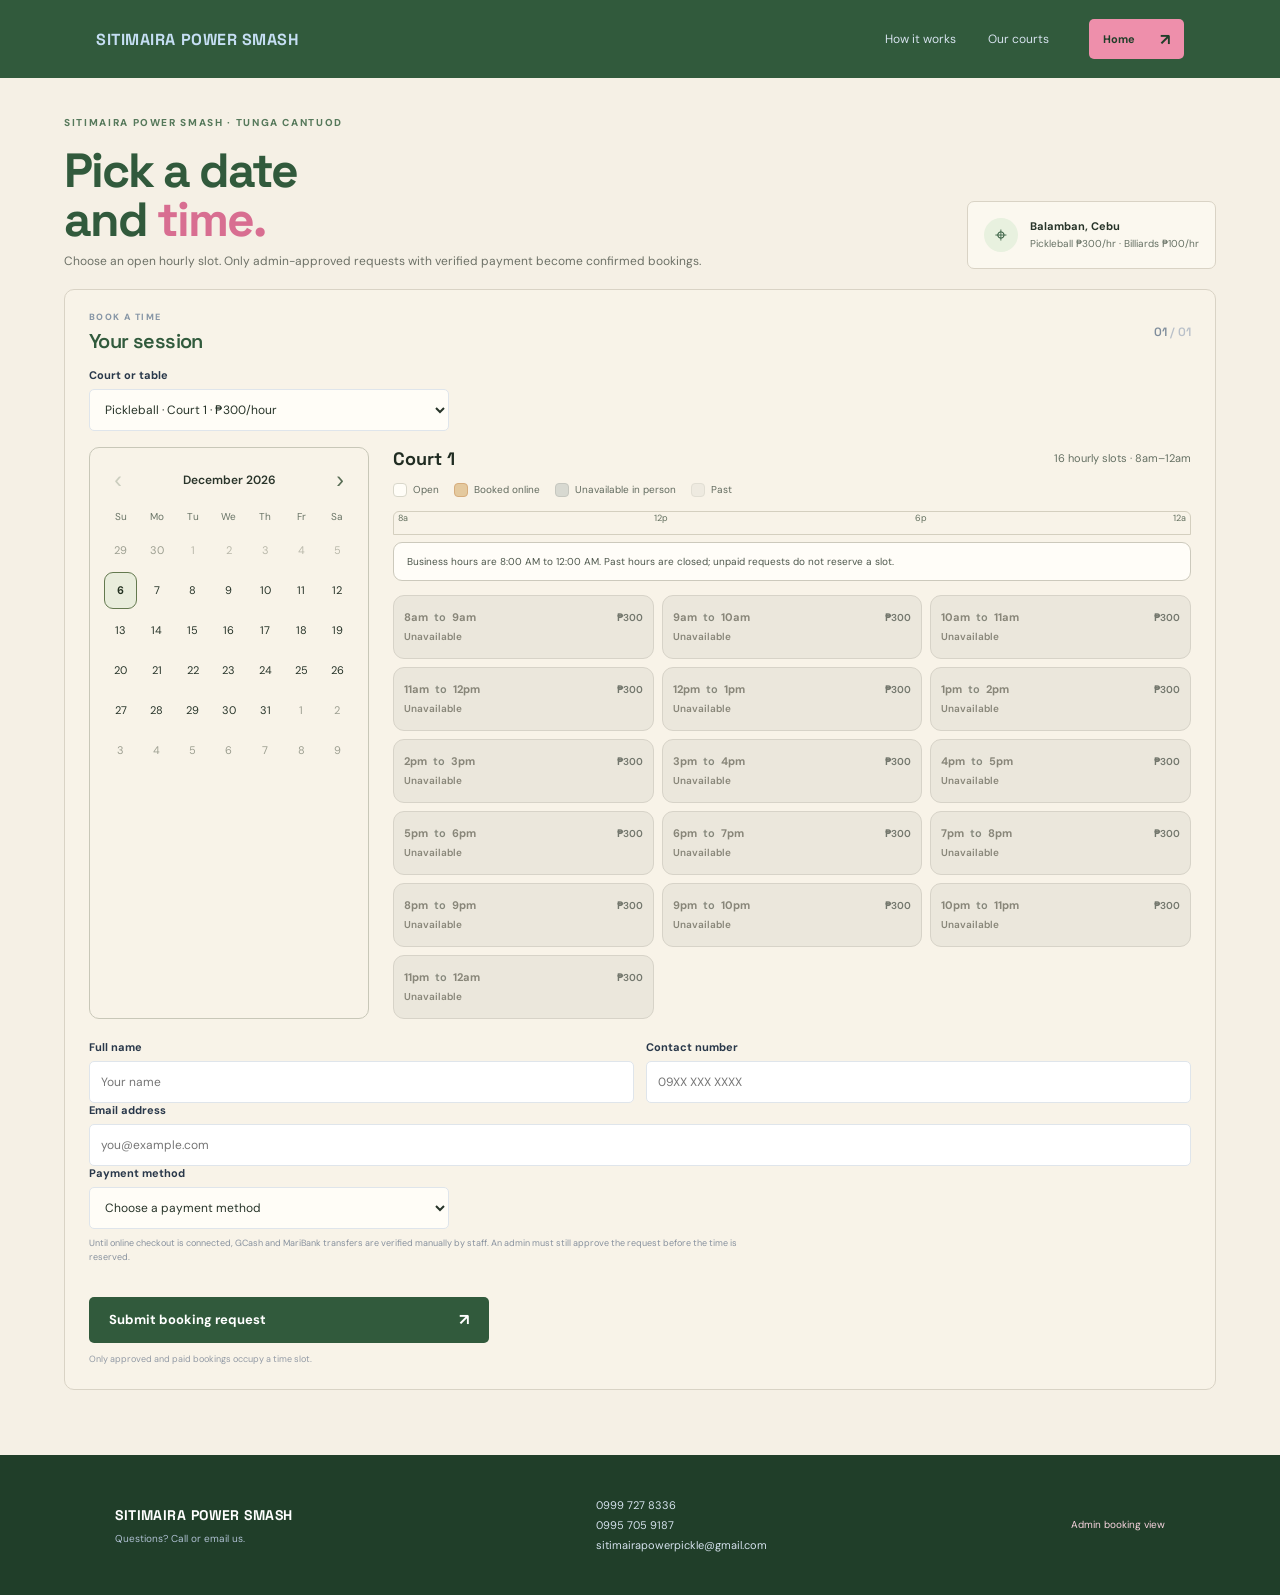
==== commit 8ee89f40: "Set booking hours to 8 AM through midnight" ====
--- a/booking.html
+++ b/booking.html
@@ -4,8 +4,8 @@
 <form class="booking-card schedule-booking-card" id="bookingForm"><div class="form-heading"><div><p class="step-label">BOOK A TIME</p><h2>Your session</h2></div><span class="step-count">01 <i>/ 01</i></span></div>
 <label for="activity">Court or table</label><select id="activity" name="activity" required><option value="Pickleball" selected>Pickleball · Court 1 · ₱300/hour</option><option value="Billiards">Billiards · Table 1 · ₱100/hour</option></select><input id="bookingDate" name="date" type="hidden">
 <div class="schedule-picker"><aside class="calendar-card"><div class="calendar-heading"><button id="prevMonth" type="button" aria-label="Previous month">‹</button><strong id="monthLabel"></strong><button id="nextMonth" type="button" aria-label="Next month">›</button></div><div class="calendar-grid calendar-weekdays" aria-hidden="true"><span>Su</span><span>Mo</span><span>Tu</span><span>We</span><span>Th</span><span>Fr</span><span>Sa</span></div><div class="calendar-grid" id="calendarDays" role="grid" aria-label="Choose booking date"></div></aside>
-<section class="schedule-main"><div class="court-heading"><h3 id="courtName">Court 1</h3><span>17 hourly slots</span></div><div class="slot-legend"><span><i class="legend-dot open-dot"></i>Open</span><span><i class="legend-dot booked-dot"></i>Booked online</span><span><i class="legend-dot closed-dot"></i>Unavailable in person</span><span><i class="legend-dot past-dot"></i>Past</span></div><div class="schedule-timeline"><span>6a</span><span>12p</span><span>6p</span><span>10p</span></div><p class="schedule-note" id="scheduleNote">A slot is confirmed only after admin approval and payment verification.</p><div class="time-grid schedule-grid" id="timeGrid" role="group" aria-label="Hourly availability"></div></section></div>
+<section class="schedule-main"><div class="court-heading"><h3 id="courtName">Court 1</h3><span>16 hourly slots · 8am–12am</span></div><div class="slot-legend"><span><i class="legend-dot open-dot"></i>Open</span><span><i class="legend-dot booked-dot"></i>Booked online</span><span><i class="legend-dot closed-dot"></i>Unavailable in person</span><span><i class="legend-dot past-dot"></i>Past</span></div><div class="schedule-timeline"><span>8a</span><span>12p</span><span>6p</span><span>12a</span></div><p class="schedule-note" id="scheduleNote">Business hours are 8:00 AM to 12:00 AM. A slot is confirmed after admin approval and payment verification.</p><div class="time-grid schedule-grid" id="timeGrid" role="group" aria-label="Hourly availability"></div></section></div>
 <div class="form-fields"><div><label for="fullName">Full name</label><input id="fullName" name="name" autocomplete="name" placeholder="Your name" required></div><div><label for="phone">Contact number</label><input id="phone" name="phone" type="tel" autocomplete="tel" placeholder="09XX XXX XXXX" required></div><div class="field-wide"><label for="email">Email address</label><input id="email" name="email" type="email" autocomplete="email" placeholder="you@example.com" required></div></div>
-<label for="payment">Payment method</label><select id="payment" name="payment" required><option value="">Choose a payment method</option><option>GCash</option><option>MariBank</option></select><p class="payment-hint">Your request needs admin approval and verified payment. Until both are complete, the slot remains available. Payments are verified manually in the admin booking desk.</p>
+<label for="payment">Payment method</label><select id="payment" name="payment" required><option value="">Choose a payment method</option><option>GCash</option><option>MariBank</option></select><p class="payment-hint">Until online checkout is connected, GCash and MariBank transfers are verified manually by staff. An admin must still approve the request before the time is reserved.</p>
 <p class="form-message" id="formMessage" role="status" aria-live="polite"></p><button class="button submit-button" type="submit">Submit booking request <span>↗</span></button><p class="form-footnote">Only approved and paid bookings occupy a time slot.</p></form></section></main>
 <footer><div><a class="footer-brand" href="index.html" aria-label="Sitimaira Power Smash home"><span>SITIMAIRA POWER SMASH</span></a><p>Questions? Call or email us.</p></div><div class="footer-contact"><a href="tel:09997278336">0999 727 8336</a><a href="tel:09957059187">0995 705 9187</a><a href="mailto:sitimairapowerpickle@gmail.com">sitimairapowerpickle@gmail.com</a></div><a class="staff-link" href="staff.html">Admin booking view</a></footer><script src="booking.js"></script></body></html>
--- a/styles.css
+++ b/styles.css
@@ -41,3 +41,66 @@
 @media(max-width:800px){.availability-admin-heading{align-items:stretch;flex-direction:column}.admin-slot-grid{grid-template-columns:repeat(2,minmax(0,1fr))}}
 @media(max-width:560px){.brand-name{max-width:108px;white-space:normal;font-size:9px;line-height:1.15}.brand-logo{max-width:90px}.availability-admin{padding:16px 12px}.availability-filters{grid-template-columns:1fr}.availability-filters label{margin-top:6px}.admin-slot-grid{grid-template-columns:1fr}.admin-slot{min-height:59px}}
 .schedule-slot.staff-closed{border-color:#d3b272;background:#fff3d9;color:#805d1c;cursor:not-allowed}.schedule-slot.staff-closed .slot-status{color:#805d1c}
+.availability-admin-heading h2{font-size:34px;color:var(--blue)}
+.availability-admin-heading h2 span{color:var(--blue)}
+.brand-name{font-size:16px}
+.footer-brand>span{font-size:14px}
+.walkin-block-form{margin:17px 0;display:flex;align-items:end;gap:12px;flex-wrap:wrap}
+.walkin-block-form>div{display:grid;gap:6px}
+.walkin-block-form label{color:var(--blue);font-size:10px;font-weight:700}
+.walkin-block-form input{height:38px;padding:0 9px;border:1px solid var(--line);border-radius:5px;background:white;color:var(--ink);font:12px 'DM Sans',sans-serif}
+.walkin-block-form .button{min-height:38px}
+.walkin-block-list{display:grid;gap:8px;margin-top:12px;color:var(--muted);font-size:11px}
+.walkin-block-item{padding:10px 12px;display:flex;align-items:center;justify-content:space-between;gap:12px;border:1px solid #edc3d0;border-radius:6px;background:#fff7fa;color:#593847}
+@media(max-width:560px){.brand-name{font-size:12px}.availability-admin-heading h2{font-size:29px}.walkin-block-form{align-items:stretch;flex-direction:column}.walkin-block-form .button{width:100%}.walkin-block-item{align-items:flex-start;flex-direction:column}}
+.confirm-dialog{width:min(440px,calc(100% - 32px));padding:30px;border:1px solid #dce6d7;border-radius:14px;background:#fffdf8;color:var(--ink);box-shadow:0 24px 80px #17352538}
+.confirm-dialog::backdrop{background:#10231999;backdrop-filter:blur(3px)}
+.confirm-dialog-mark{width:42px;height:42px;margin-bottom:18px;display:grid;place-items:center;border-radius:50%;background:#fff0f3;color:#c84d70;font:700 20px 'Space Grotesk',sans-serif}
+.confirm-dialog .eyebrow{margin-bottom:7px;font-size:9px}
+.confirm-dialog h2{margin:0 0 9px;color:var(--blue);font-size:26px;letter-spacing:-.8px}
+.confirm-dialog>p:not(.eyebrow){margin:0;color:var(--muted);font-size:13px;line-height:1.65}
+.confirm-dialog-actions{margin-top:25px;display:flex;justify-content:flex-end;gap:9px}
+.confirm-dialog-actions form{margin:0}
+.confirm-dialog-actions button{min-height:42px;padding:0 14px;border-radius:6px;font:700 11px 'DM Sans',sans-serif;cursor:pointer}
+.dialog-cancel{border:1px solid var(--line);background:white;color:var(--blue)}
+.dialog-remove{border:1px solid #c94366;background:#d85d7f;color:white}
+.dialog-cancel:hover{background:#f5f7f3}.dialog-remove:hover{background:#bd4264}
+@media(max-width:560px){.confirm-dialog{padding:24px 20px}.confirm-dialog-actions{flex-direction:column-reverse}.confirm-dialog-actions form,.confirm-dialog-actions button{width:100%}}
+.admin-calendar{max-width:520px;margin:16px 0 22px;padding:15px;border:1px solid var(--line);border-radius:10px;background:#f8fcf8}
+.admin-calendar-top{display:flex;align-items:center;justify-content:space-between;gap:12px;margin-bottom:12px}
+.admin-calendar-caption{margin:0 0 4px;color:var(--muted);font-size:8px;font-weight:800;letter-spacing:1.1px}
+.admin-calendar-top>div:first-child>strong{color:var(--blue);font:600 13px 'Space Grotesk',sans-serif}
+.admin-calendar-nav{display:flex;align-items:center;gap:7px}
+.admin-calendar-nav>span{min-width:105px;color:var(--blue);font-size:11px;font-weight:700;text-align:center}
+.admin-calendar-nav button{width:32px;height:32px;border:1px solid var(--line);border-radius:6px;background:#fff;color:var(--blue);font-size:20px;cursor:pointer}
+.admin-calendar-nav button:disabled{opacity:.35;cursor:default}
+.admin-calendar-nav .admin-today-button{width:auto;padding:0 9px;font-size:9px;font-weight:700}
+.admin-calendar-weekdays,.admin-calendar-days{display:grid;grid-template-columns:repeat(7,minmax(0,1fr));gap:4px}
+.admin-calendar-weekdays{margin-bottom:4px;text-align:center;color:var(--muted);font-size:9px;font-weight:700}
+.admin-calendar-weekdays span{padding:5px 0}
+.admin-calendar-day{height:34px;border:1px solid transparent;border-radius:7px;background:transparent;color:var(--ink);font:11px 'DM Sans',sans-serif;cursor:pointer}
+.admin-calendar-day:hover:not(:disabled){border-color:#88a987;background:#edf6ec}
+.admin-calendar-day.outside-month{color:#a7b0a4}
+.admin-calendar-day.is-today:not(.is-selected){border-color:#aac9a7;font-weight:800}
+.admin-calendar-day.is-selected{border-color:var(--blue);background:var(--blue);color:#fff;font-weight:800}
+.admin-calendar-day:disabled{color:#c6cbc3;cursor:default}
+.admin-calendar-day:focus-visible,.admin-calendar-nav button:focus-visible,.time-choice:focus-visible,.admin-slot:focus-visible{outline:3px solid #e98eab;outline-offset:2px}
+.walkin-block-form{display:grid;grid-template-columns:minmax(0,1fr) minmax(0,1fr);align-items:start;gap:13px;margin:16px 0 21px}
+.time-choice-group{min-width:0;margin:0;padding:12px;border:1px solid var(--line);border-radius:8px;background:#fff}
+.time-choice-group legend{padding:0 5px;color:var(--blue);font-size:10px;font-weight:800}
+.time-choice-grid{display:grid;grid-template-columns:repeat(5,minmax(0,1fr));gap:5px}
+.time-choice{min-height:31px;padding:4px 2px;border:1px solid #dfe7dc;border-radius:5px;background:#f9fcf8;color:#48584a;font:9px 'DM Sans',sans-serif;cursor:pointer;white-space:nowrap}
+.time-choice:hover:not(:disabled){border-color:#94b391;background:#eef7ec}
+.time-choice.selected{border-color:var(--blue);background:var(--blue);color:white;font-weight:800}
+.time-choice:disabled{opacity:.38;cursor:not-allowed}
+.walkin-submit{grid-column:1/-1;justify-self:start;min-height:42px;padding:0 18px}
+.admin-slot-heading{display:flex;align-items:baseline;justify-content:space-between;gap:12px;margin:20px 0 10px}
+.admin-slot-heading h3{margin:0;color:var(--blue);font:700 14px 'Space Grotesk',sans-serif}
+.admin-slot-heading span{color:var(--muted);font-size:9px}
+.admin-slot{width:100%;font-family:'DM Sans',sans-serif;text-align:left;cursor:pointer;transition:background .15s,border-color .15s,transform .15s}
+.admin-slot.is-open:hover{border-color:#698e70;background:#eff8ef;transform:translateY(-1px)}
+.admin-slot.is-past{border-color:#e1e4df;background:#f2f4f0;color:#a0a79f;cursor:not-allowed}
+.admin-slot:disabled{cursor:not-allowed}
+.admin-slot-grid{grid-template-columns:repeat(auto-fit,minmax(185px,1fr))}
+@media(max-width:800px){.time-choice-grid{grid-template-columns:repeat(4,minmax(0,1fr))}.walkin-block-form{grid-template-columns:1fr}}
+@media(max-width:560px){.admin-calendar{padding:11px}.admin-calendar-top{align-items:flex-start;flex-direction:column}.admin-calendar-nav{width:100%;justify-content:space-between}.admin-calendar-nav>span{flex:1}.admin-calendar-day{height:37px}.time-choice-grid{grid-template-columns:repeat(4,minmax(0,1fr))}.walkin-submit{width:100%}.admin-slot-heading{align-items:flex-start;flex-direction:column}}
